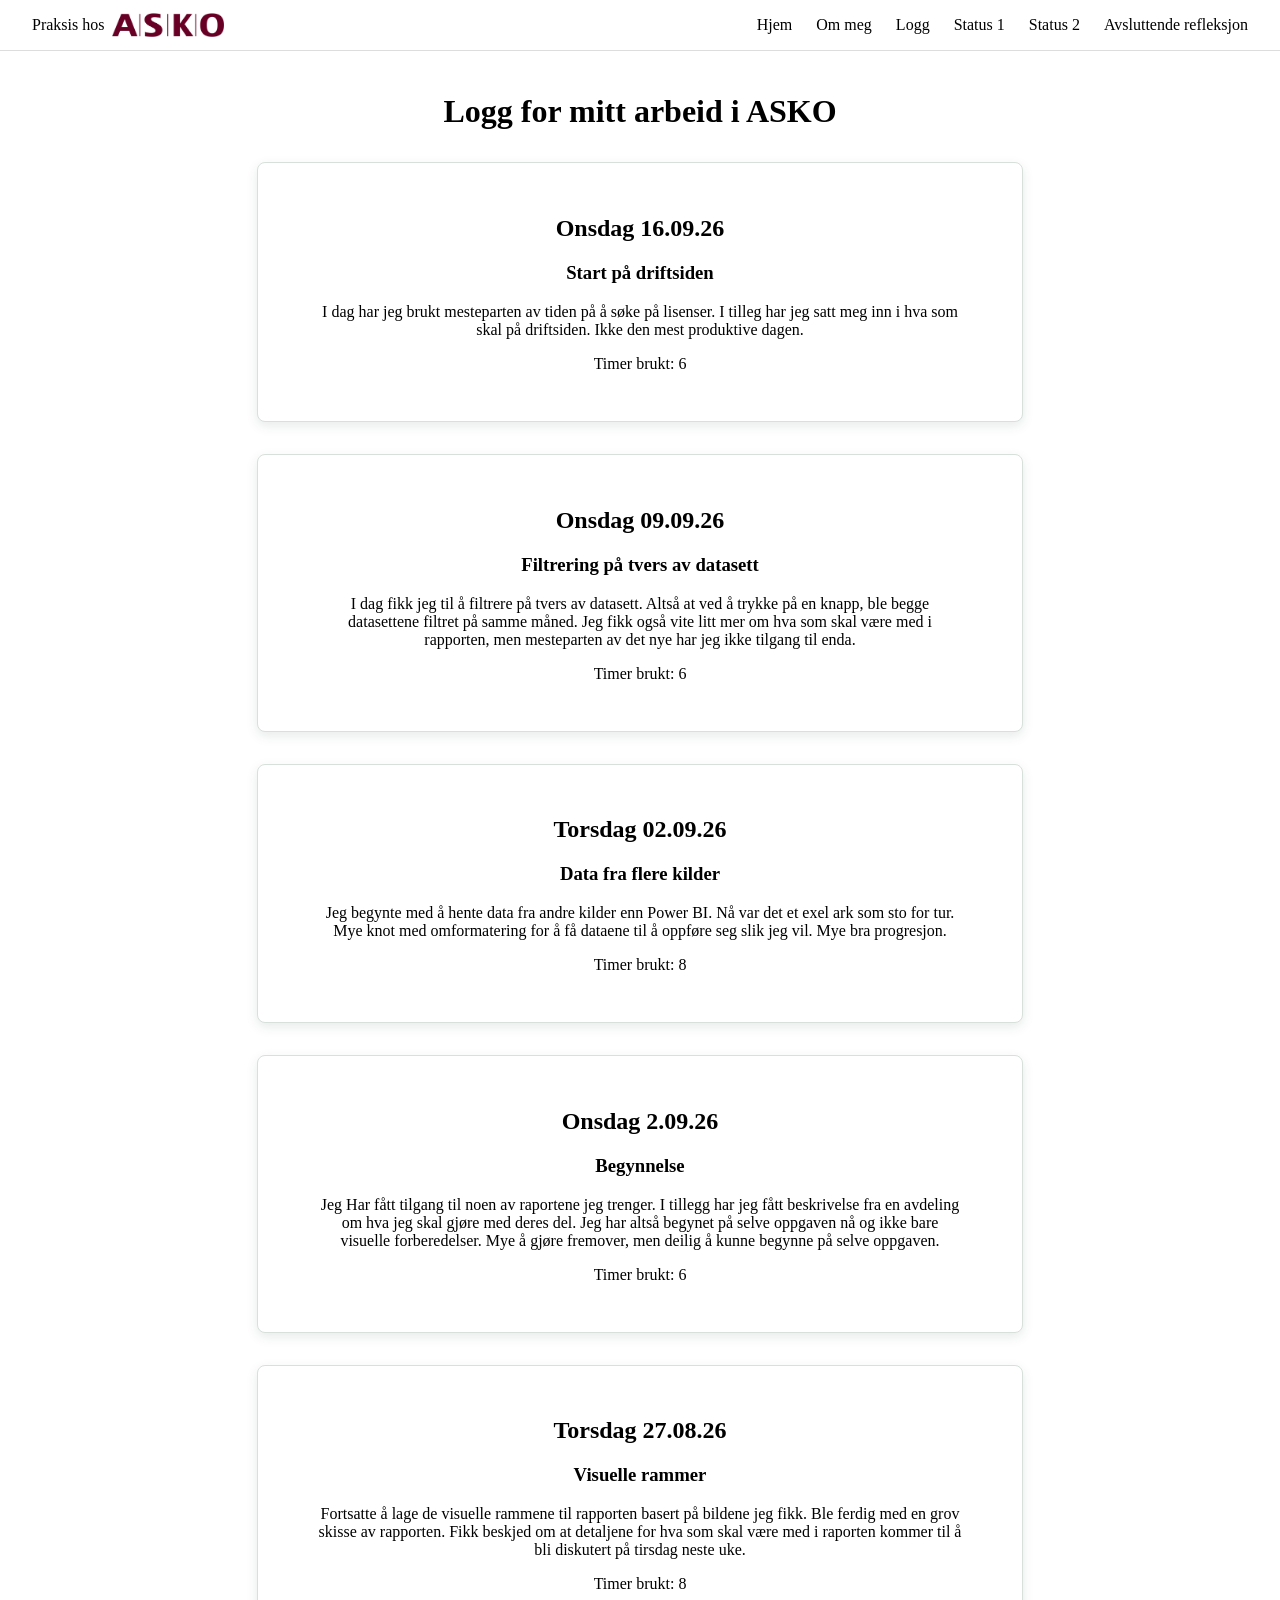
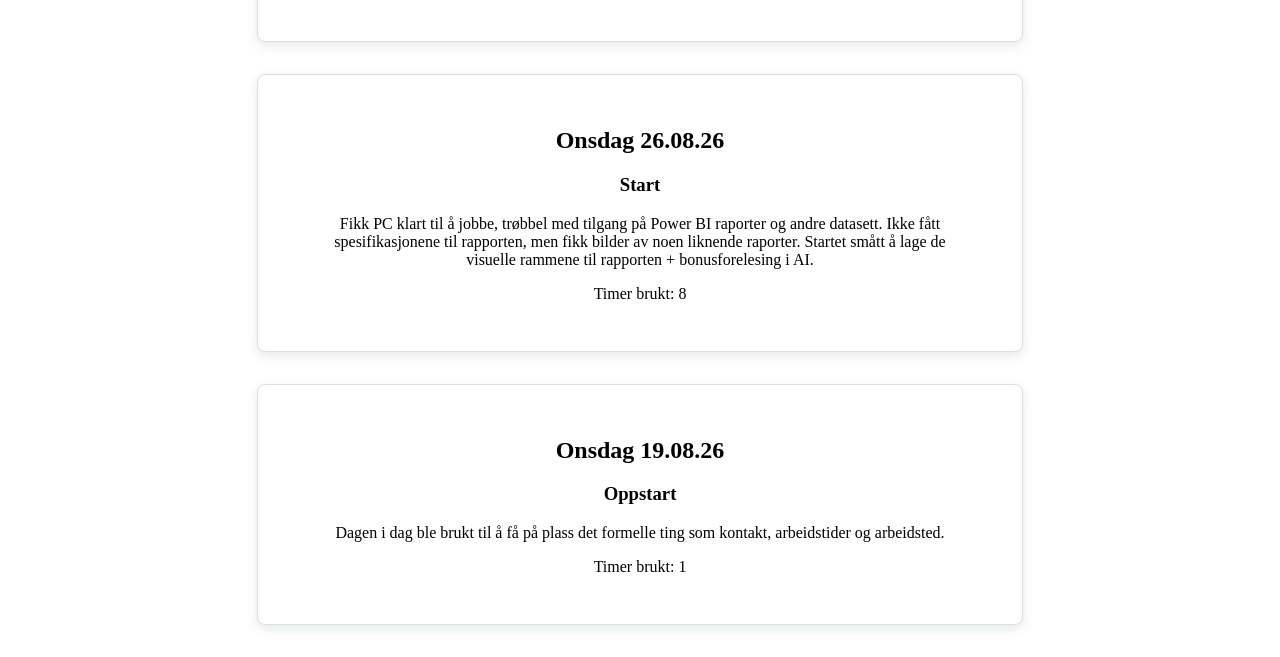
==== logg.html @ 8c328761 "Logg 16.09" ====
﻿<!doctype html>
<html lang="no">
  <head>
    <meta charset="UTF-8" />
    <meta name="viewport" content="width=device-width, initial-scale=1.0" />
    <title>Logg | Nettside Praksis 2</title>
    <link rel="stylesheet" href="./css/felles/navbar.css" />
    <link rel="stylesheet" href="./css/enkelt-side/Logg.css" />
  </head>
  <body>
    <div data-navbar></div>
    <main class="logg-page">
      <header class="logg-intro">
        <h1>Logg for mitt arbeid i ASKO</h1>
      </header>

      <section class="logg-entries" aria-label="Logginnlegg">
        <!--Kopier denne delen-->
        <!-- 
        <article class="logg-entry">
          <div class="logg-content">
            <h2>Dag + Dato</h2>
            <h3>Oppsumering</h3>
            <p>
             Tekst om hva som ble gjort den dagen.  
            </p>
            <p>Timer brukt: </p>
          </div>
        </article> 
        -->
        <article class="logg-entry">
          <div class="logg-content">
            <h2>Onsdag 16.09.26</h2>
            <h3>Start på driftsiden</h3>
            <p>
             I dag har jeg brukt mesteparten av tiden på å søke på lisenser. 
             I tilleg har jeg satt meg inn i hva som skal på driftsiden. 
             Ikke den mest produktive dagen. 
            </p>
            <p>Timer brukt: 6</p>
          </div>
        </article>

        <article class="logg-entry">
          <div class="logg-content">
            <h2>Onsdag 09.09.26</h2>
            <h3>Filtrering på tvers av datasett</h3>
            <p>
             I dag fikk jeg til å filtrere på tvers av datasett.
             Altså at ved å trykke på en knapp, ble begge datasettene filtret på samme måned.
             Jeg fikk også vite litt mer om hva som skal være med i rapporten, men mesteparten av det nye har jeg ikke tilgang til enda.  
            </p>
            <p>Timer brukt: 6</p>
          </div>
        </article>


         <article class="logg-entry">
          <div class="logg-content">
            <h2>Torsdag 02.09.26</h2>
            <h3>Data fra flere kilder</h3>
            <p>
             Jeg begynte med å hente data fra andre kilder enn Power BI. 
             Nå var det et exel ark som sto for tur. 
             Mye knot med omformatering for å få dataene til å oppføre seg slik jeg vil. 
             Mye bra progresjon.
            </p>
            <p>Timer brukt: 8</p>
          </div>
        </article> 

        <article class="logg-entry">
          <div class="logg-content">
            <h2>Onsdag 2.09.26</h2>
            <h3>Begynnelse</h3>
            <p>
             Jeg Har fått tilgang til noen av raportene jeg trenger. 
             I tillegg har jeg fått beskrivelse fra en avdeling om hva jeg skal gjøre med deres del. 
             Jeg har altså begynet på selve oppgaven nå og ikke bare visuelle forberedelser. 
             Mye å gjøre fremover, men deilig å kunne begynne på selve oppgaven.
            </p>
            <p>Timer brukt: 6</p>
          </div>
        </article> 

        <article class="logg-entry">
          <div class="logg-content">
            <h2>Torsdag 27.08.26</h2>
            <h3>Visuelle rammer</h3>
            <p>
             Fortsatte å lage de visuelle rammene til rapporten basert på bildene jeg fikk. 
             Ble ferdig med en grov skisse av rapporten. 
             Fikk beskjed om at detaljene for hva som skal være med i raporten kommer til å bli diskutert på tirsdag neste uke.
            </p>
            <p>Timer brukt: 8</p>
          </div>
        </article>
        
        <article class="logg-entry">
          <div class="logg-content">
            <h2>Onsdag 26.08.26</h2>
            <h3>Start</h3>
            <p>
             Fikk PC klart til å jobbe, trøbbel med tilgang på Power BI raporter og andre datasett. 
             Ikke fått spesifikasjonene til rapporten, men fikk bilder av noen liknende raporter. 
             Startet smått å lage de visuelle rammene til rapporten + bonusforelesing i AI.
            </p>
            <p>Timer brukt: 8</p>
          </div>
        </article>

        <article class="logg-entry">
          <div class="logg-content">
            <h2>Onsdag 19.08.26</h2>
            <h3>Oppstart</h3>
            <p>
              Dagen i dag ble brukt til å få på plass det formelle ting som kontakt, arbeidstider og arbeidsted.
            </p>
            <p>Timer brukt: 1</p>
          </div>
        </article>
    
        </section>
    </main>
    <script src="./js/navbar.js"></script>
  </body>
</html>
---- css/felles/navbar.css ----
body {
  padding-top: 4rem;
}

nav {
  position: fixed;
  top: 0;
  right: 0;
  left: 0;
  z-index: 10;
  display: flex;
  align-items: center;
  justify-content: space-between;
  padding: 0 2rem;
  background-color: #fff;
  border-bottom: 1px solid #ddd;
}

nav p {
  margin: 0;
  display: flex;
  align-items: center;
  gap: 0.5rem;
}

nav img {
  height: 1.5rem;
  width: auto;
  margin-left: 0;
  vertical-align: middle;
}

nav ul {
  display: flex;
  justify-content: flex-end;
  gap: 1.5rem;
  list-style: none;
  margin: 0;
  padding: 1rem 0 1rem 1rem;
}

nav a,
nav a:visited {
  color: #000;
  text-decoration: none;
}

@media (max-width: 800px) {
  body {
    padding-top: 10rem;
  }

  nav {
    align-items: flex-start;
    flex-direction: column;
    padding: 1rem;
  }

  nav ul {
    flex-wrap: wrap;
    gap: 0.75rem 1rem;
    padding: 0.75rem 0 0;
  }
}
---- css/enkelt-side/Logg.css ----
.logg-page {
	text-align: center;
}

.logg-content {
	max-width: 650px;
	margin: 0 auto;
}

.logg-entry {
	max-width: 700px;
	margin: 2rem auto;
	padding: 2rem;
	background-color: #ffffff;
	border: 1px solid #d7e0da;
	border-radius: 8px;
	box-shadow: 0 4px 12px rgb(23 63 53 / 10%);
}
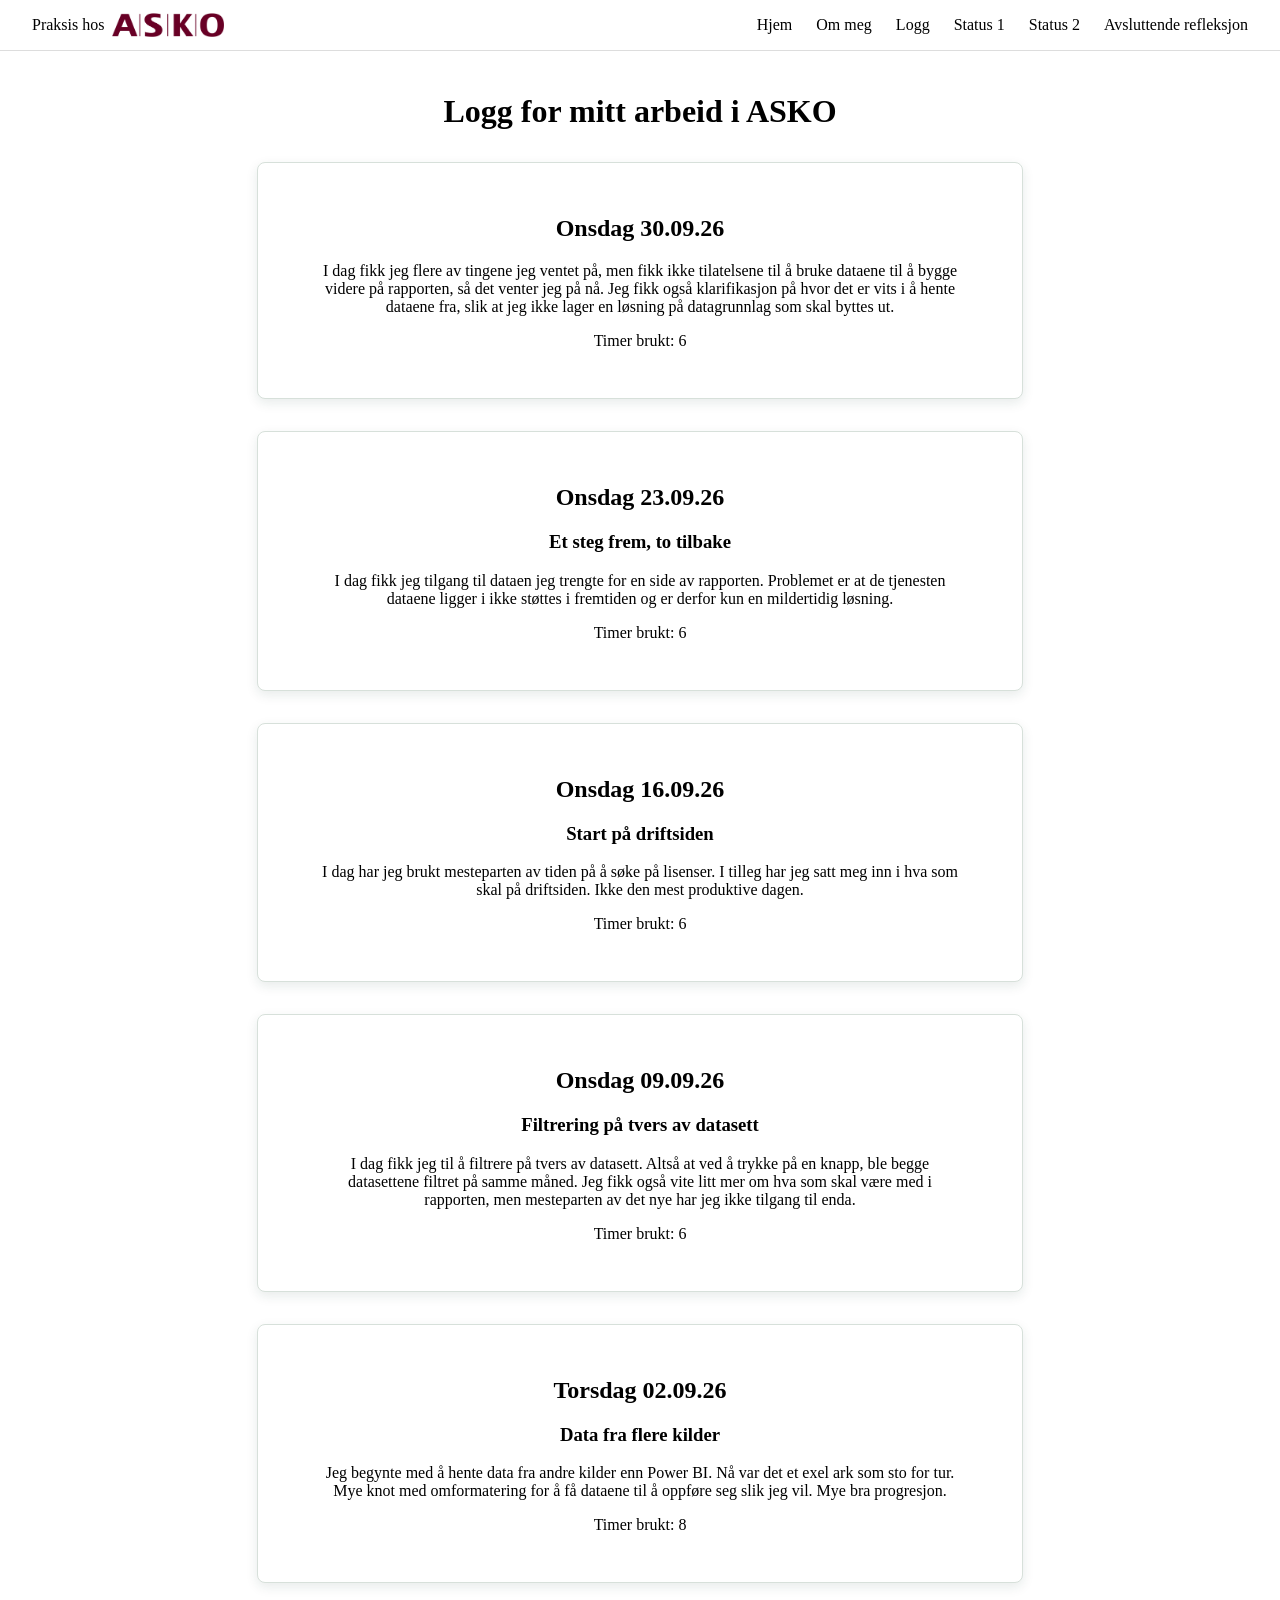
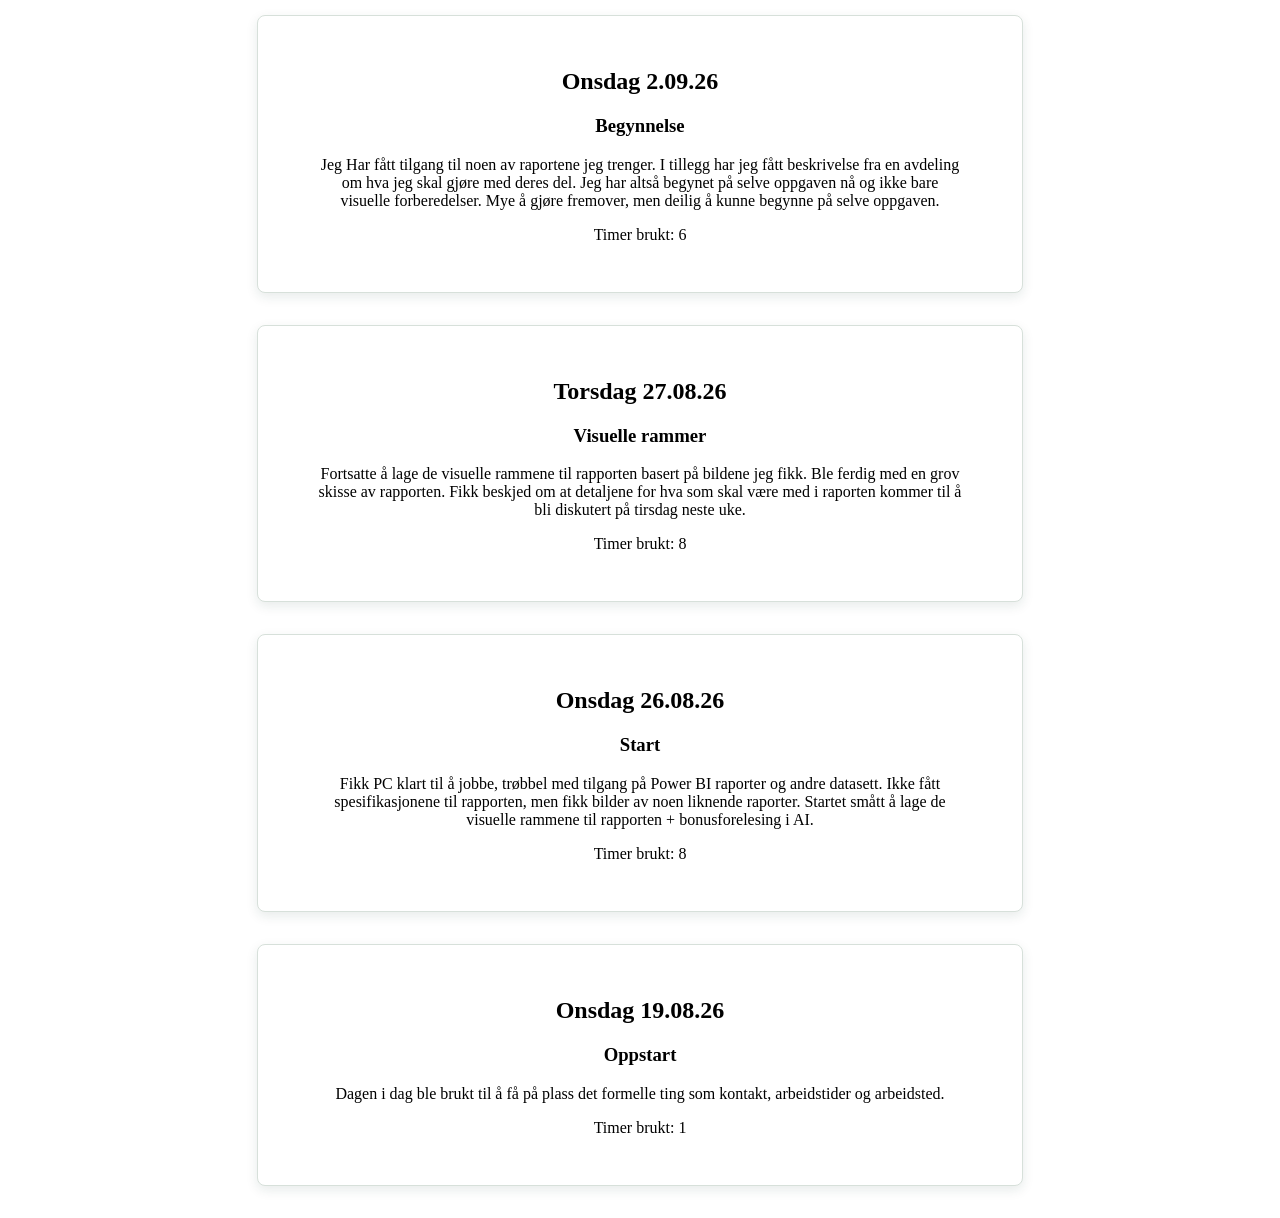
==== commit ef38e201: "Logg 2 siste uker" ====
--- a/logg.html
+++ b/logg.html
@@ -28,6 +28,32 @@
           </div>
         </article> 
         -->
+        
+        <article class="logg-entry">
+          <div class="logg-content">
+            <h2>Onsdag 30.09.26</h2>
+            <h3></h3>
+            <p>
+             I dag fikk jeg flere av tingene jeg ventet på, men fikk ikke tilatelsene til å bruke dataene til å bygge videre på rapporten, så det venter jeg på nå.
+             Jeg fikk også klarifikasjon på hvor det er vits i å hente dataene fra, slik at jeg ikke lager en løsning på datagrunnlag som skal byttes ut. 
+            </p>
+            <p>Timer brukt: 6</p>
+          </div>
+        </article> 
+
+        <article class="logg-entry">
+          <div class="logg-content">
+            <h2>Onsdag 23.09.26</h2>
+            <h3>Et steg frem, to tilbake</h3>
+            <p>
+             I dag fikk jeg tilgang til dataen jeg trengte for en side av rapporten.
+             Problemet er at de tjenesten dataene ligger i ikke støttes i fremtiden og er derfor kun en mildertidig løsning.  
+            </p>
+            <p>Timer brukt: 6</p>
+          </div>
+        </article> 
+       
+
         <article class="logg-entry">
           <div class="logg-content">
             <h2>Onsdag 16.09.26</h2>
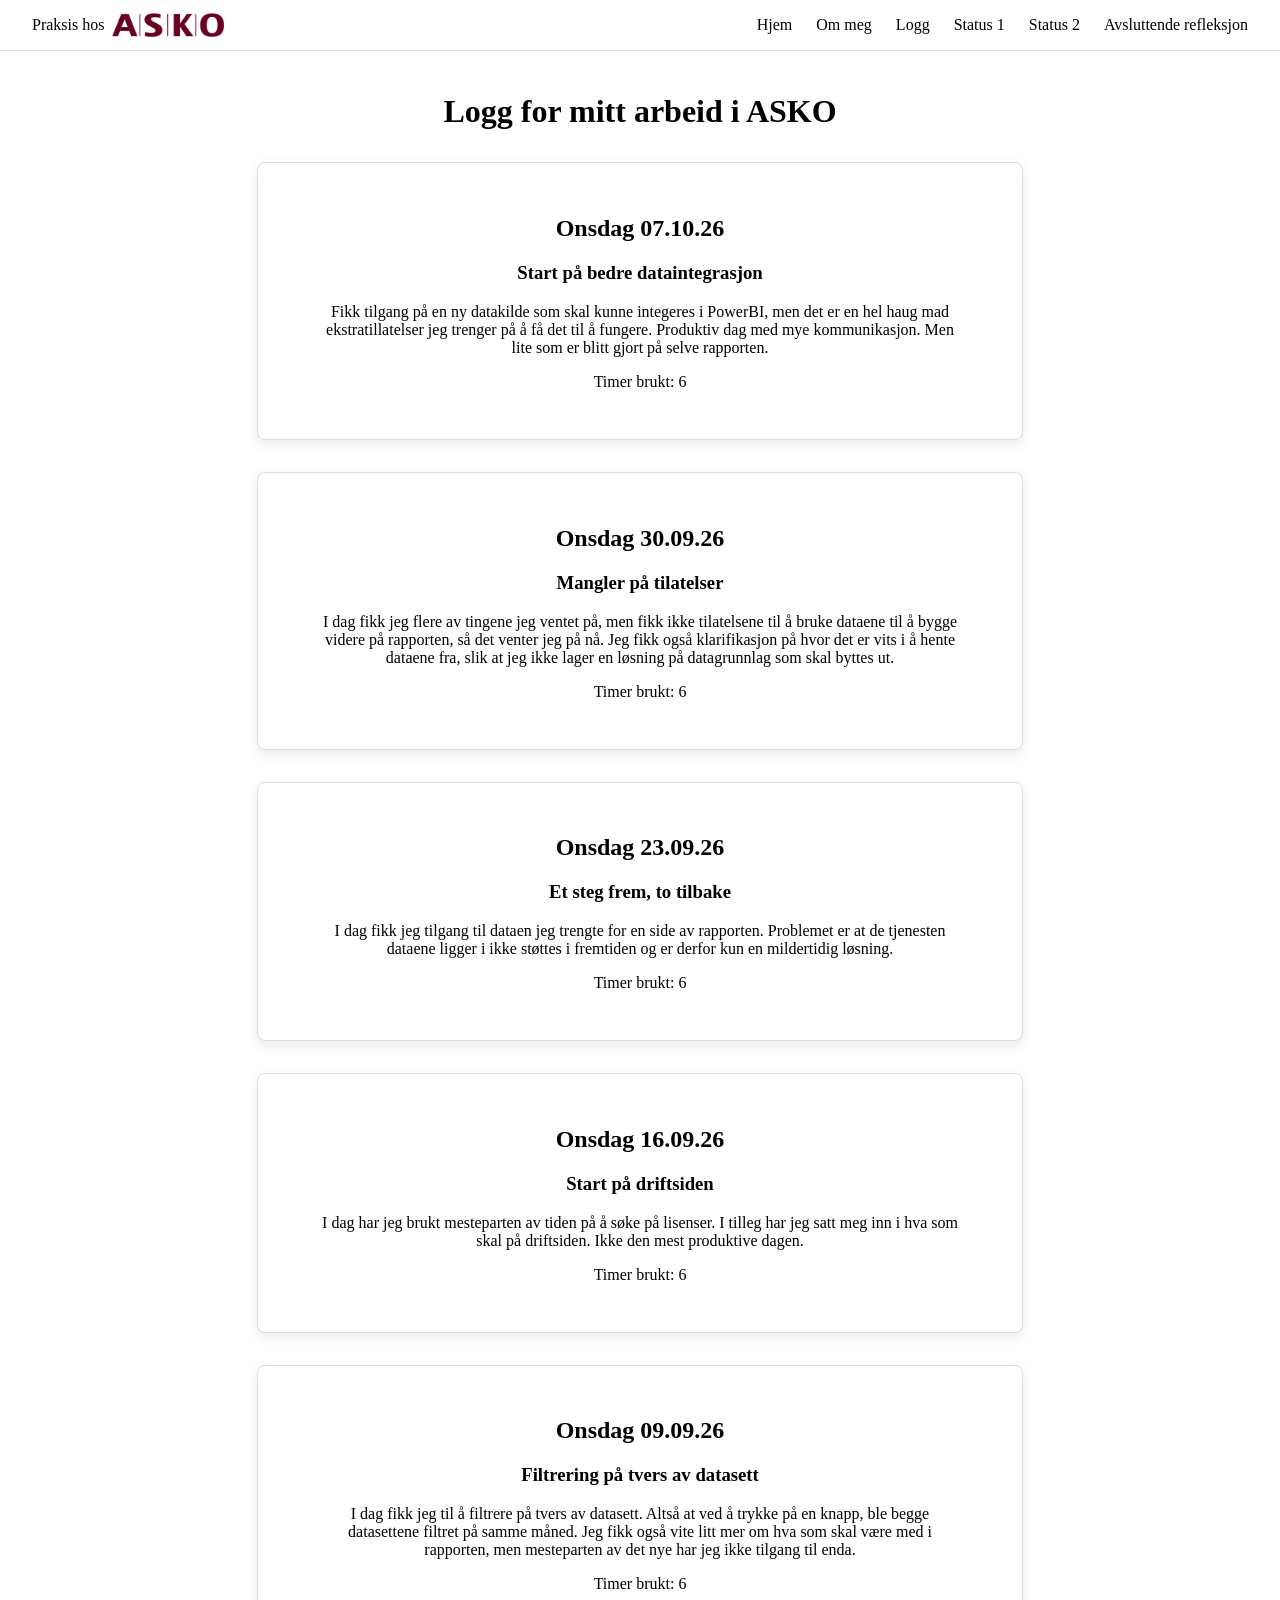
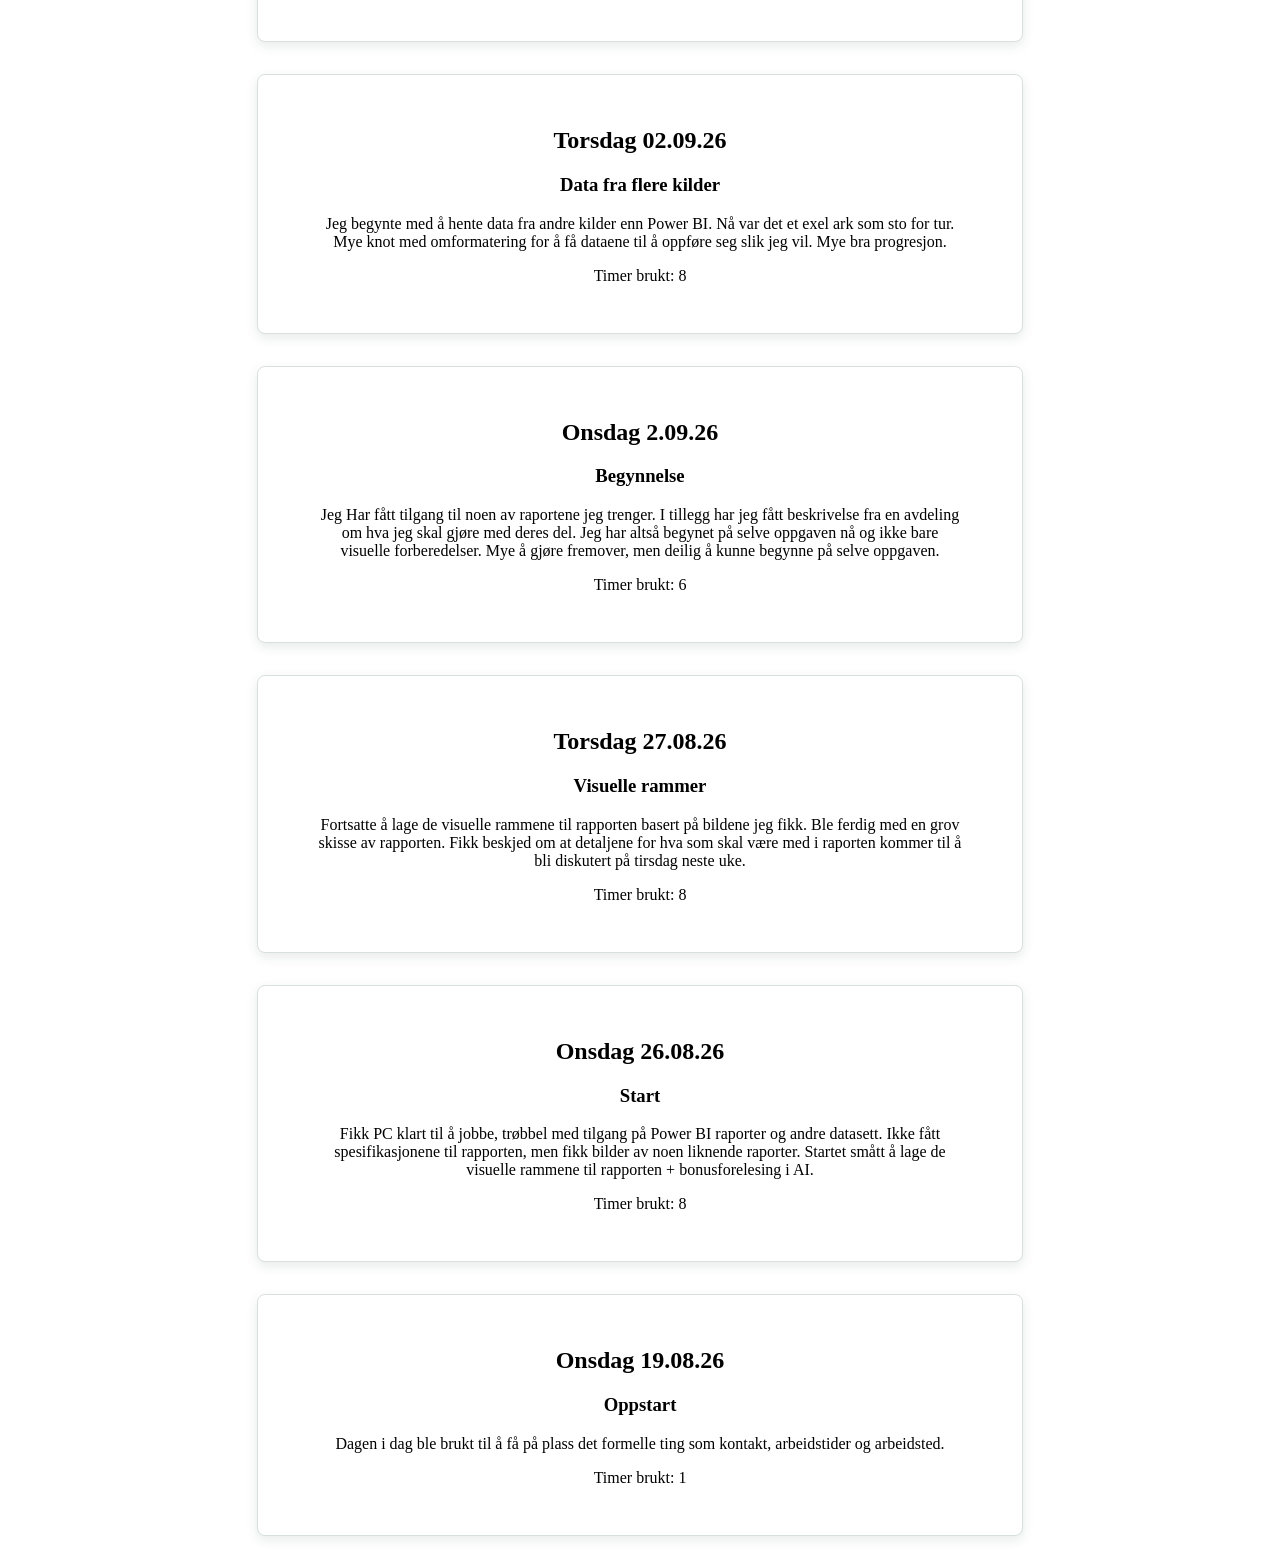
==== commit 85d5464f: "Logg 06.10" ====
--- a/logg.html
+++ b/logg.html
@@ -29,10 +29,25 @@
         </article> 
         -->
         
+
+        <article class="logg-entry">
+          <div class="logg-content">
+            <h2>Onsdag 07.10.26</h2>
+            <h3>Start på bedre dataintegrasjon</h3>
+            <p>
+             Fikk tilgang på en ny datakilde som skal kunne integeres i PowerBI, men det er en hel haug mad ekstratillatelser jeg trenger på å få det til å fungere.
+             Produktiv dag med mye kommunikasjon.
+             Men lite som er blitt gjort på selve rapporten.
+            </p>
+            <p>Timer brukt: 6</p>
+          </div>
+        </article> 
+       
+
         <article class="logg-entry">
           <div class="logg-content">
             <h2>Onsdag 30.09.26</h2>
-            <h3></h3>
+            <h3>Mangler på tilatelser</h3>
             <p>
              I dag fikk jeg flere av tingene jeg ventet på, men fikk ikke tilatelsene til å bruke dataene til å bygge videre på rapporten, så det venter jeg på nå.
              Jeg fikk også klarifikasjon på hvor det er vits i å hente dataene fra, slik at jeg ikke lager en løsning på datagrunnlag som skal byttes ut. 
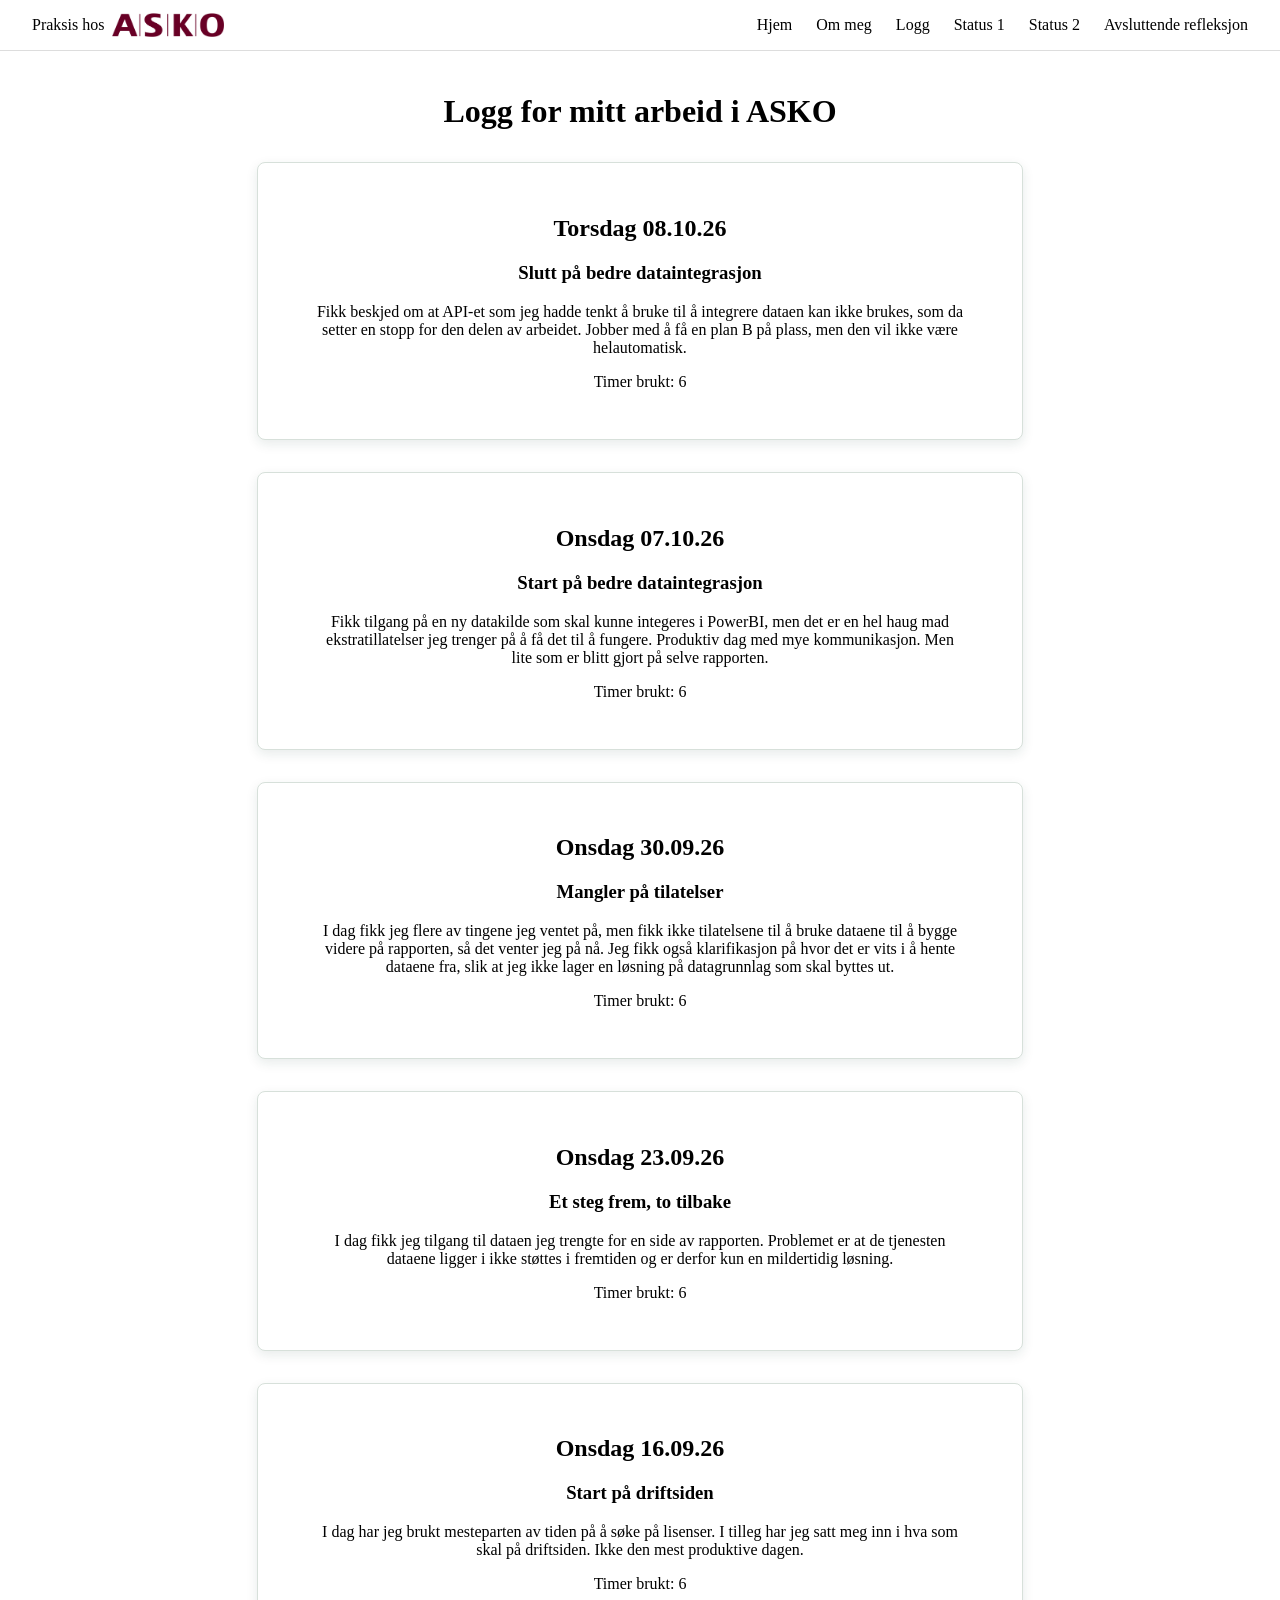
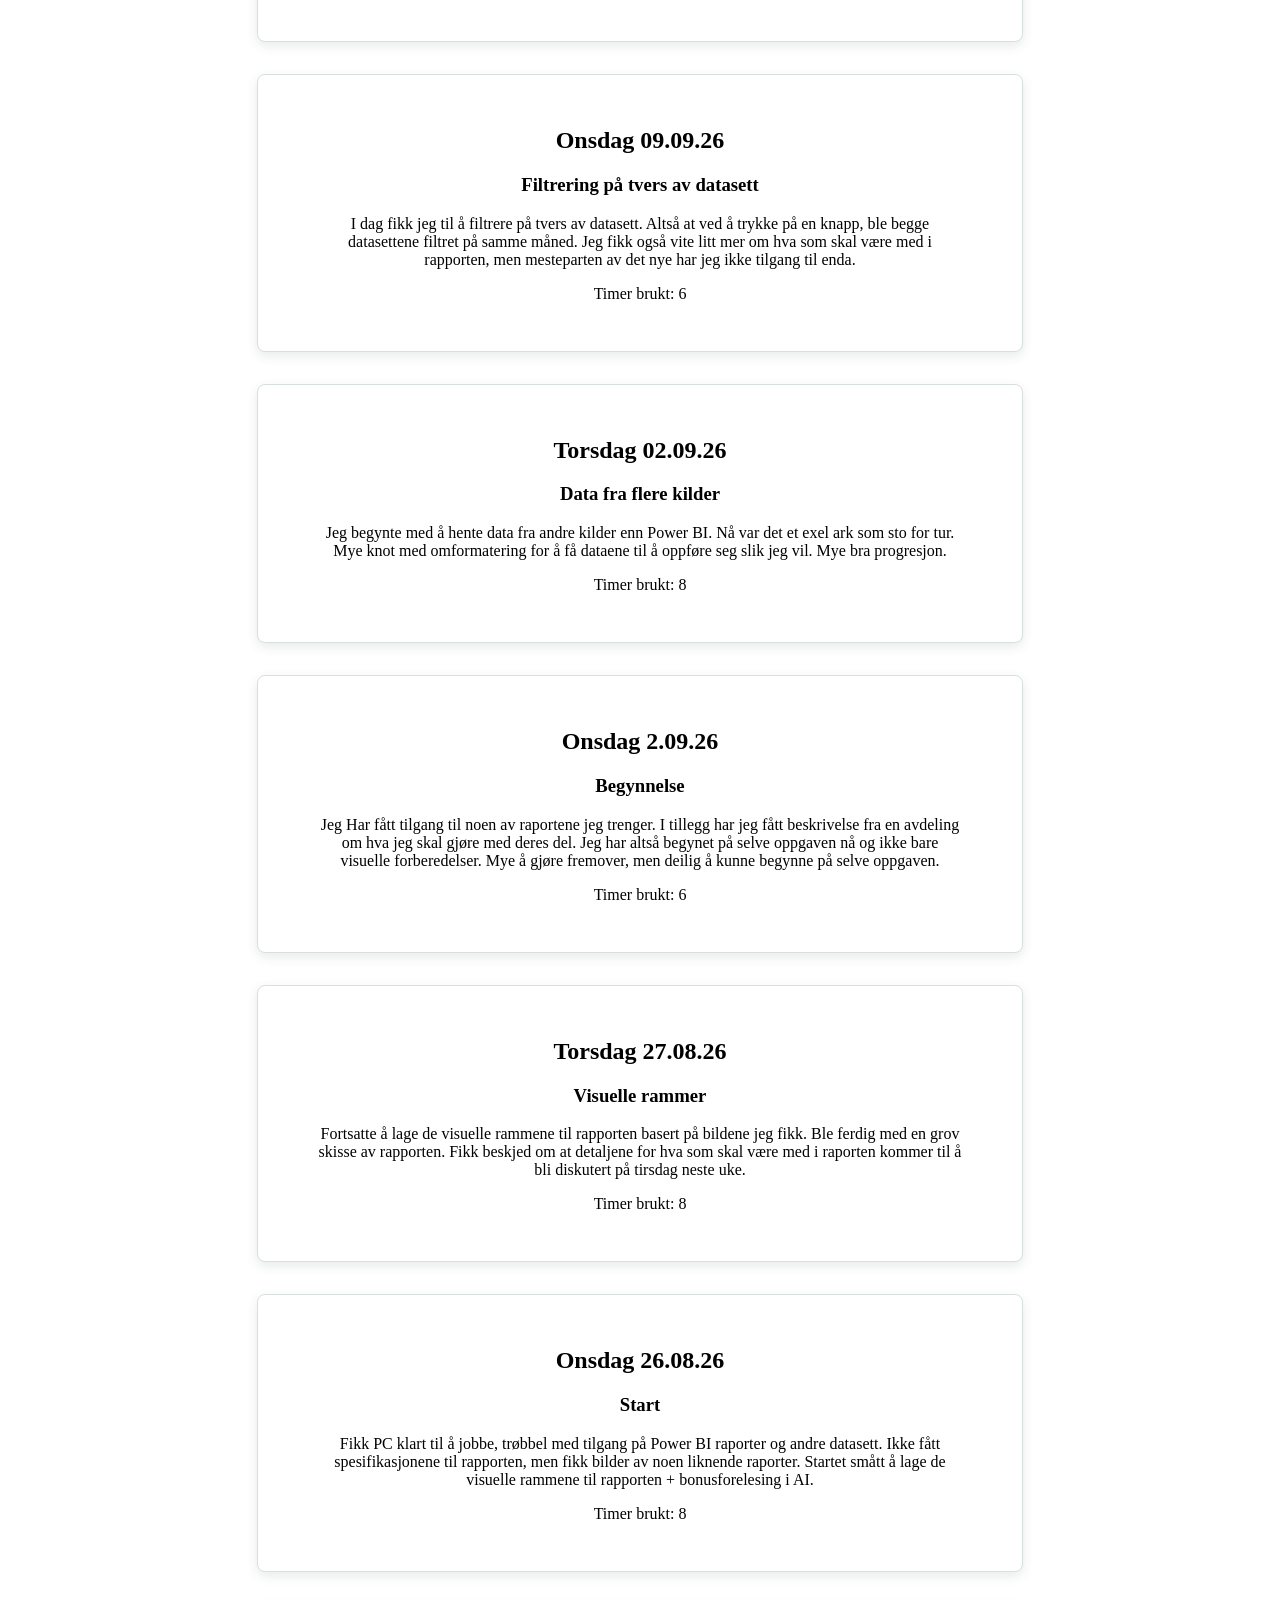
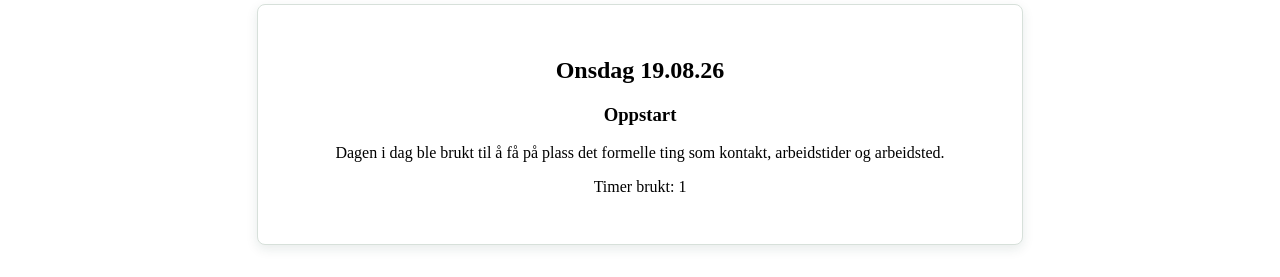
==== commit 6766ac01: "Logg 08.10" ====
--- a/logg.html
+++ b/logg.html
@@ -29,6 +29,18 @@
         </article> 
         -->
         
+        <article class="logg-entry">
+          <div class="logg-content">
+            <h2>Torsdag 08.10.26</h2>
+            <h3>Slutt på bedre dataintegrasjon</h3>
+            <p>
+              Fikk beskjed om at API-et som jeg hadde tenkt å bruke til å integrere dataen kan ikke brukes, som da setter en stopp for den delen av arbeidet.
+              Jobber med å få en plan B på plass, men den vil ikke være helautomatisk.
+            </p>
+            <p>Timer brukt: 6</p>
+          </div>
+        </article> 
+       
 
         <article class="logg-entry">
           <div class="logg-content">
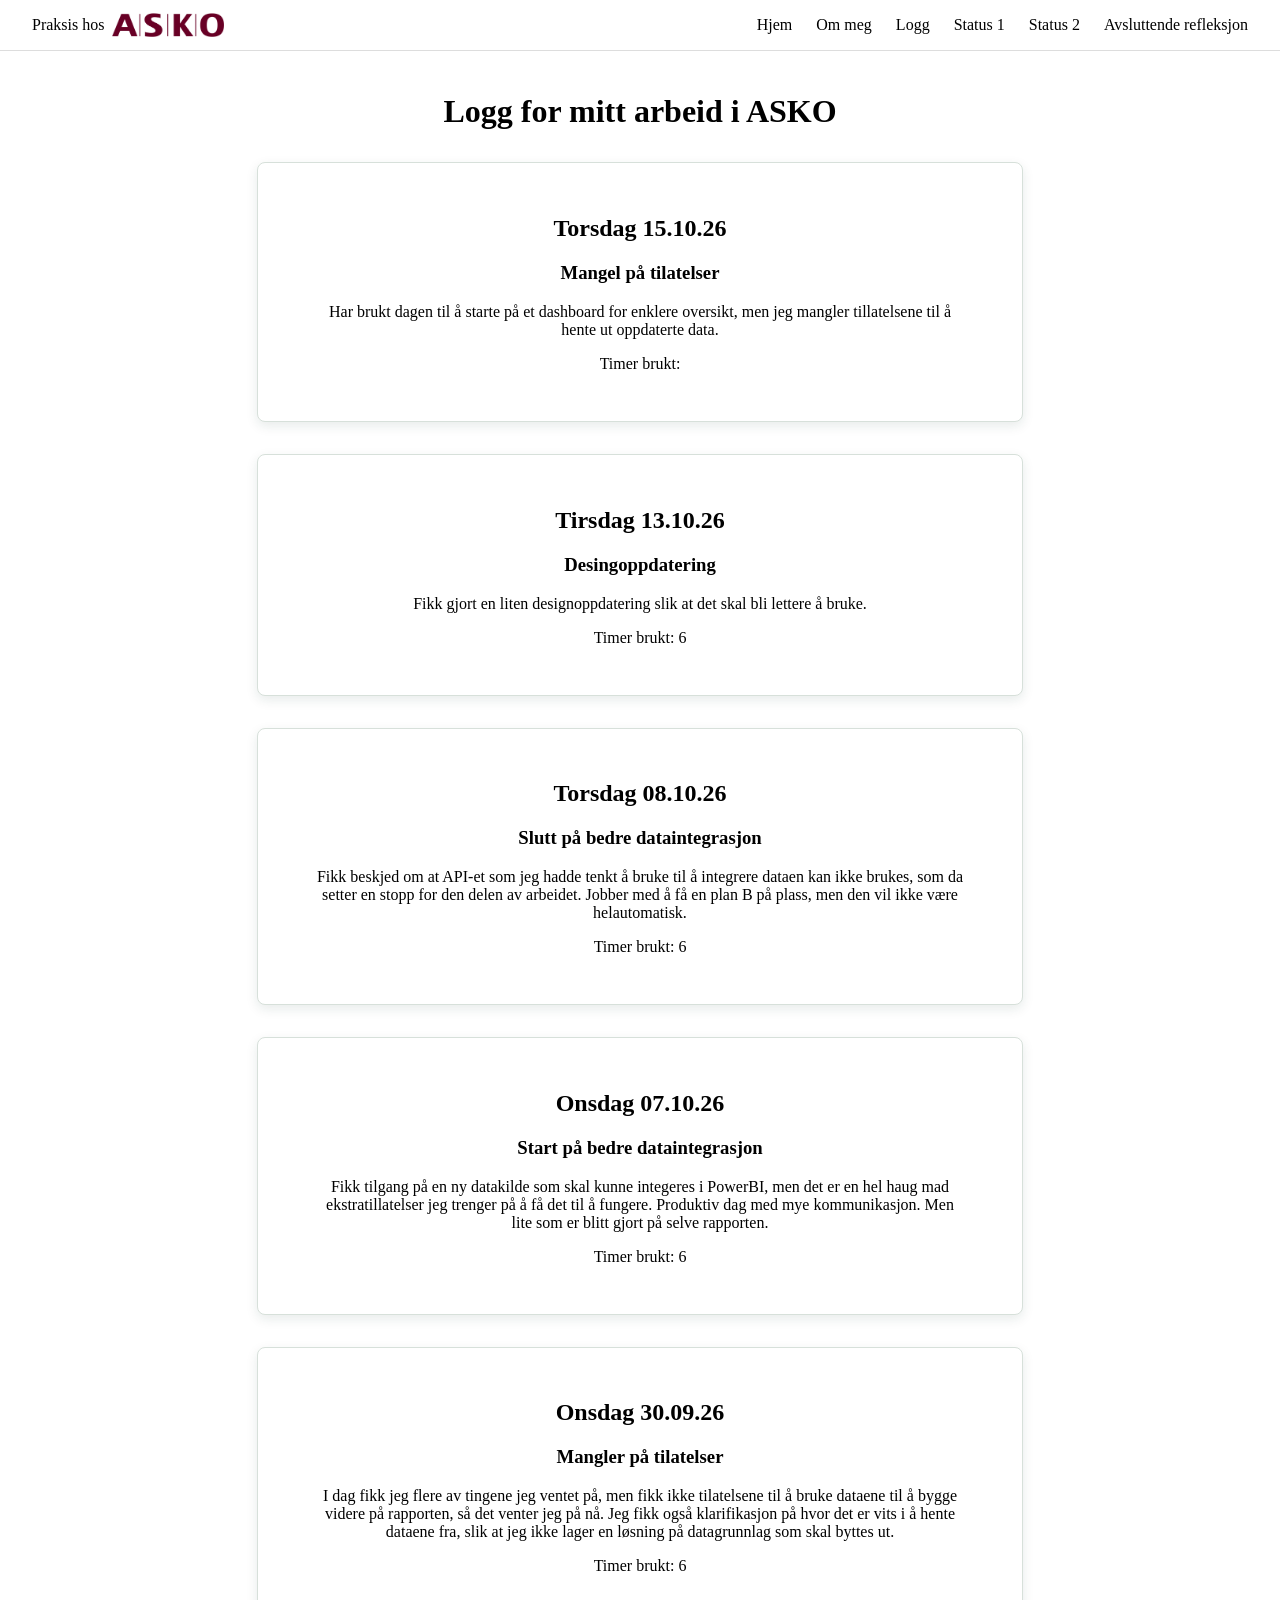
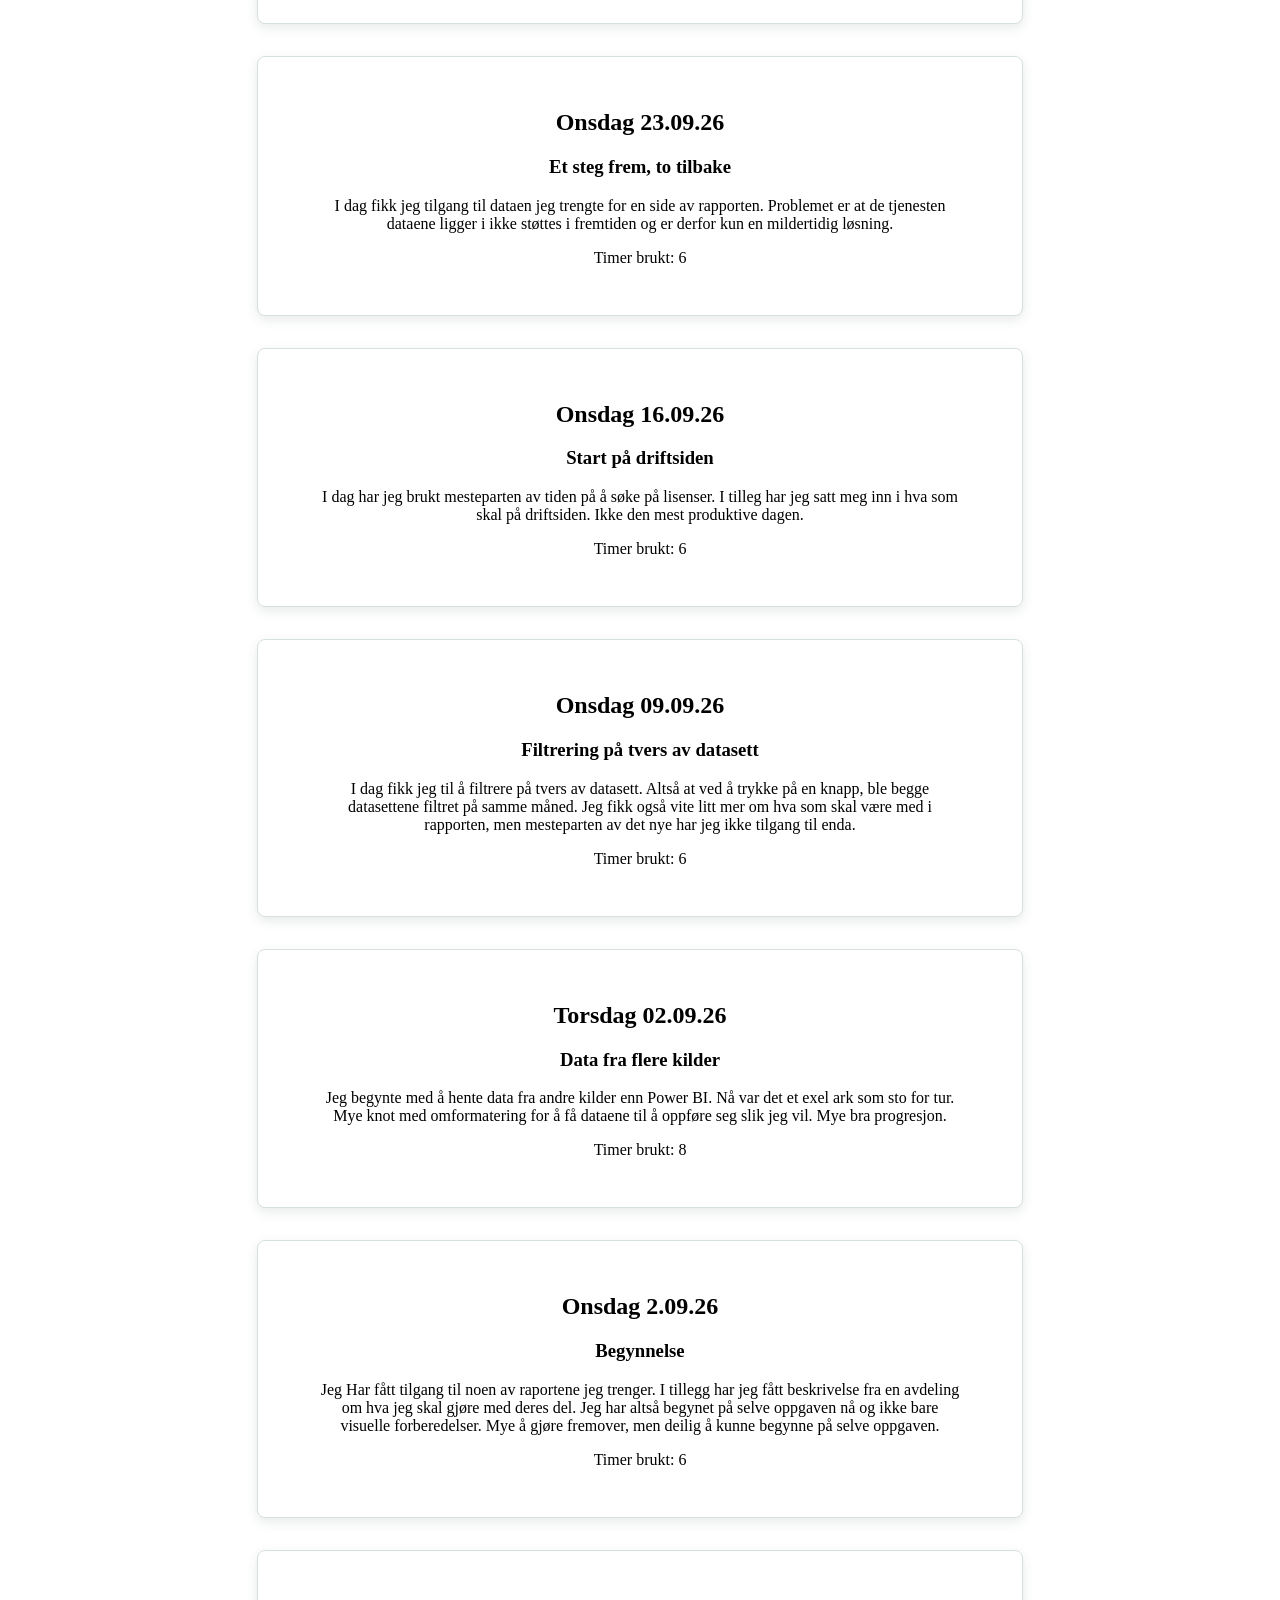
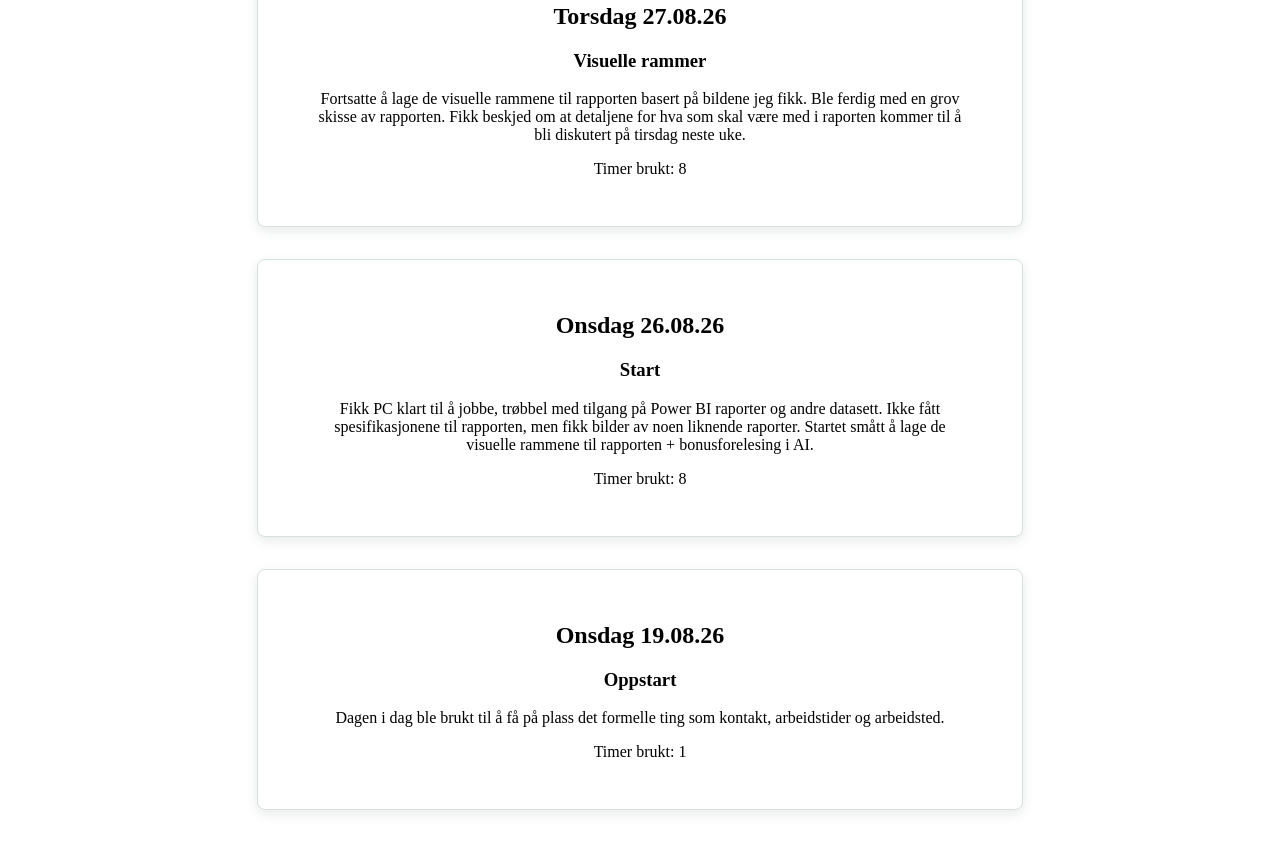
==== commit edb38ada: "Logg 15.10" ====
--- a/logg.html
+++ b/logg.html
@@ -29,6 +29,31 @@
         </article> 
         -->
         
+        
+        <article class="logg-entry">
+          <div class="logg-content">
+            <h2>Torsdag 15.10.26</h2>
+            <h3>Mangel på tilatelser</h3>
+            <p>
+             Har brukt dagen til å starte på et dashboard for enklere oversikt, men jeg mangler tillatelsene til å hente ut oppdaterte data.  
+            </p>
+            <p>Timer brukt: </p>
+          </div>
+        </article> 
+       
+        
+        <article class="logg-entry">
+          <div class="logg-content">
+            <h2>Tirsdag 13.10.26</h2>
+            <h3>Desingoppdatering</h3>
+            <p>
+             Fikk gjort en liten designoppdatering slik at det skal bli lettere å bruke. 
+            </p>
+            <p>Timer brukt: 6</p>
+          </div>
+        </article> 
+       
+        
         <article class="logg-entry">
           <div class="logg-content">
             <h2>Torsdag 08.10.26</h2>
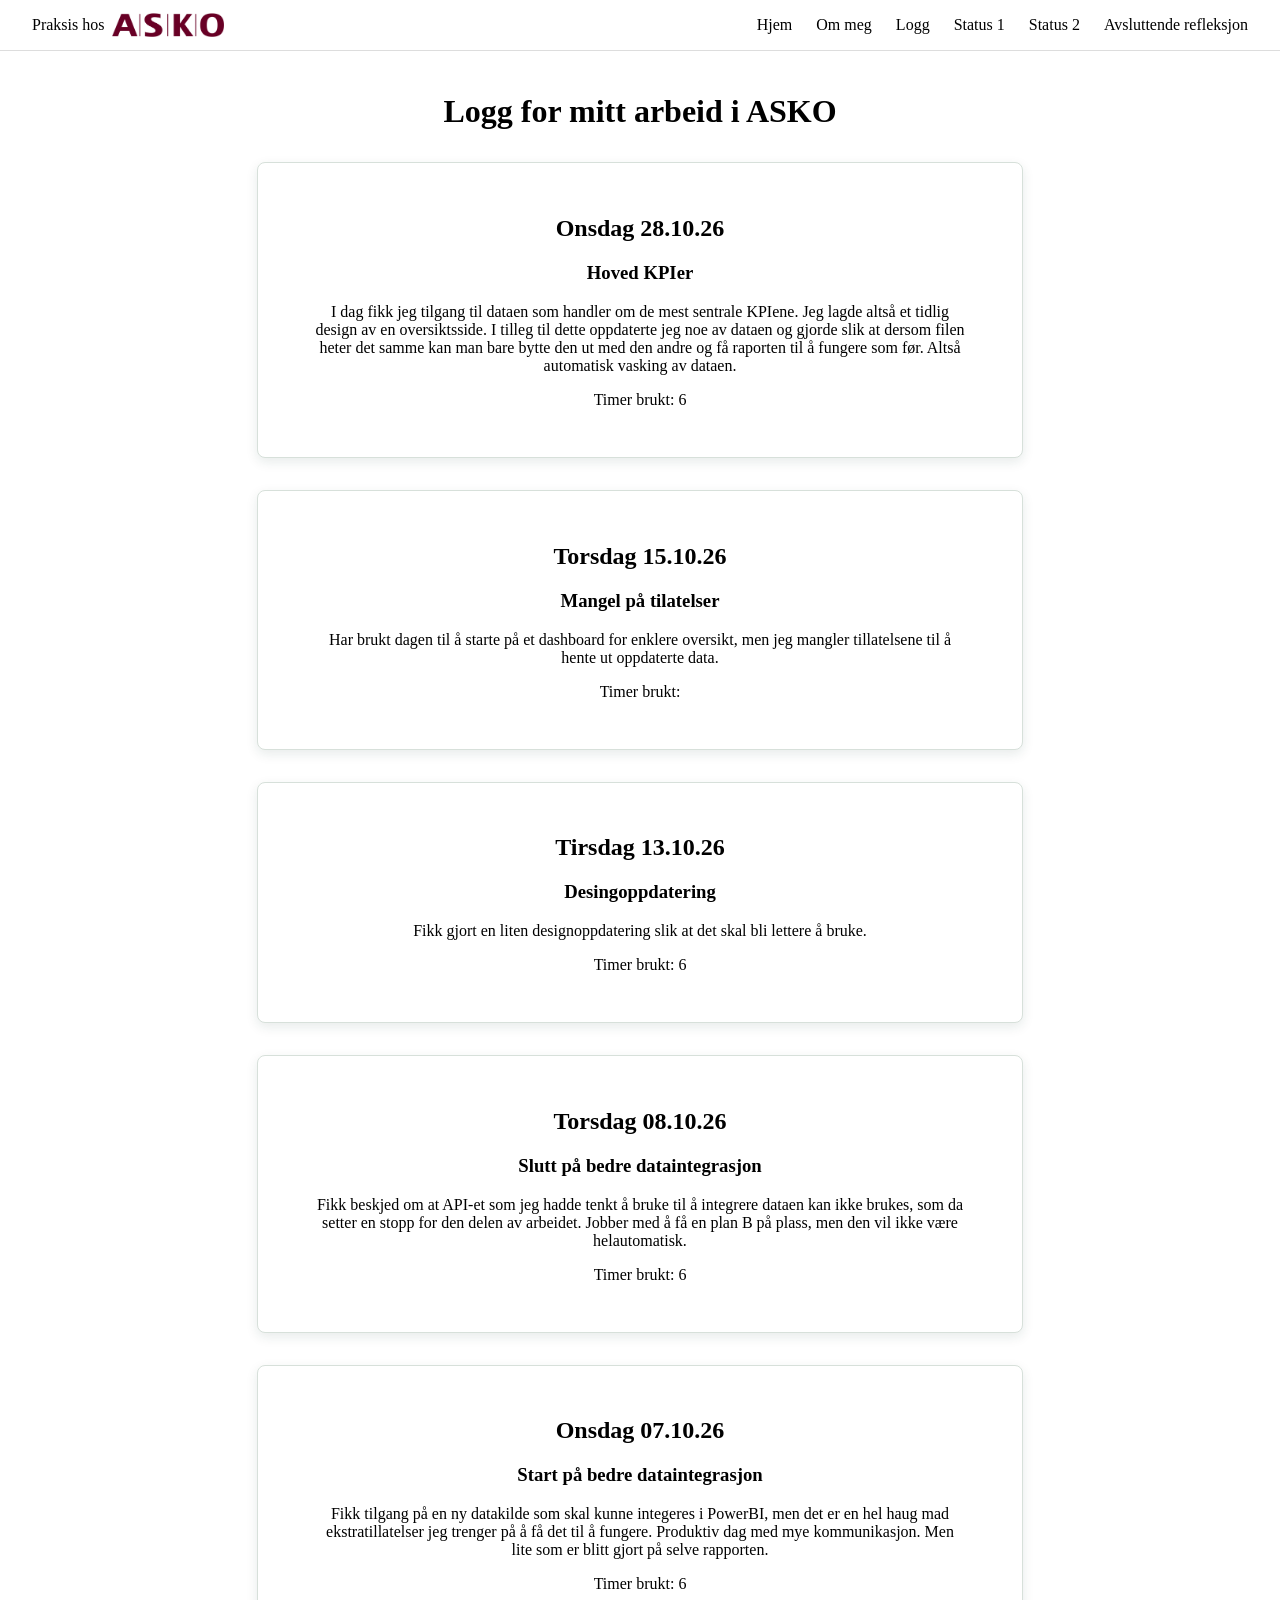
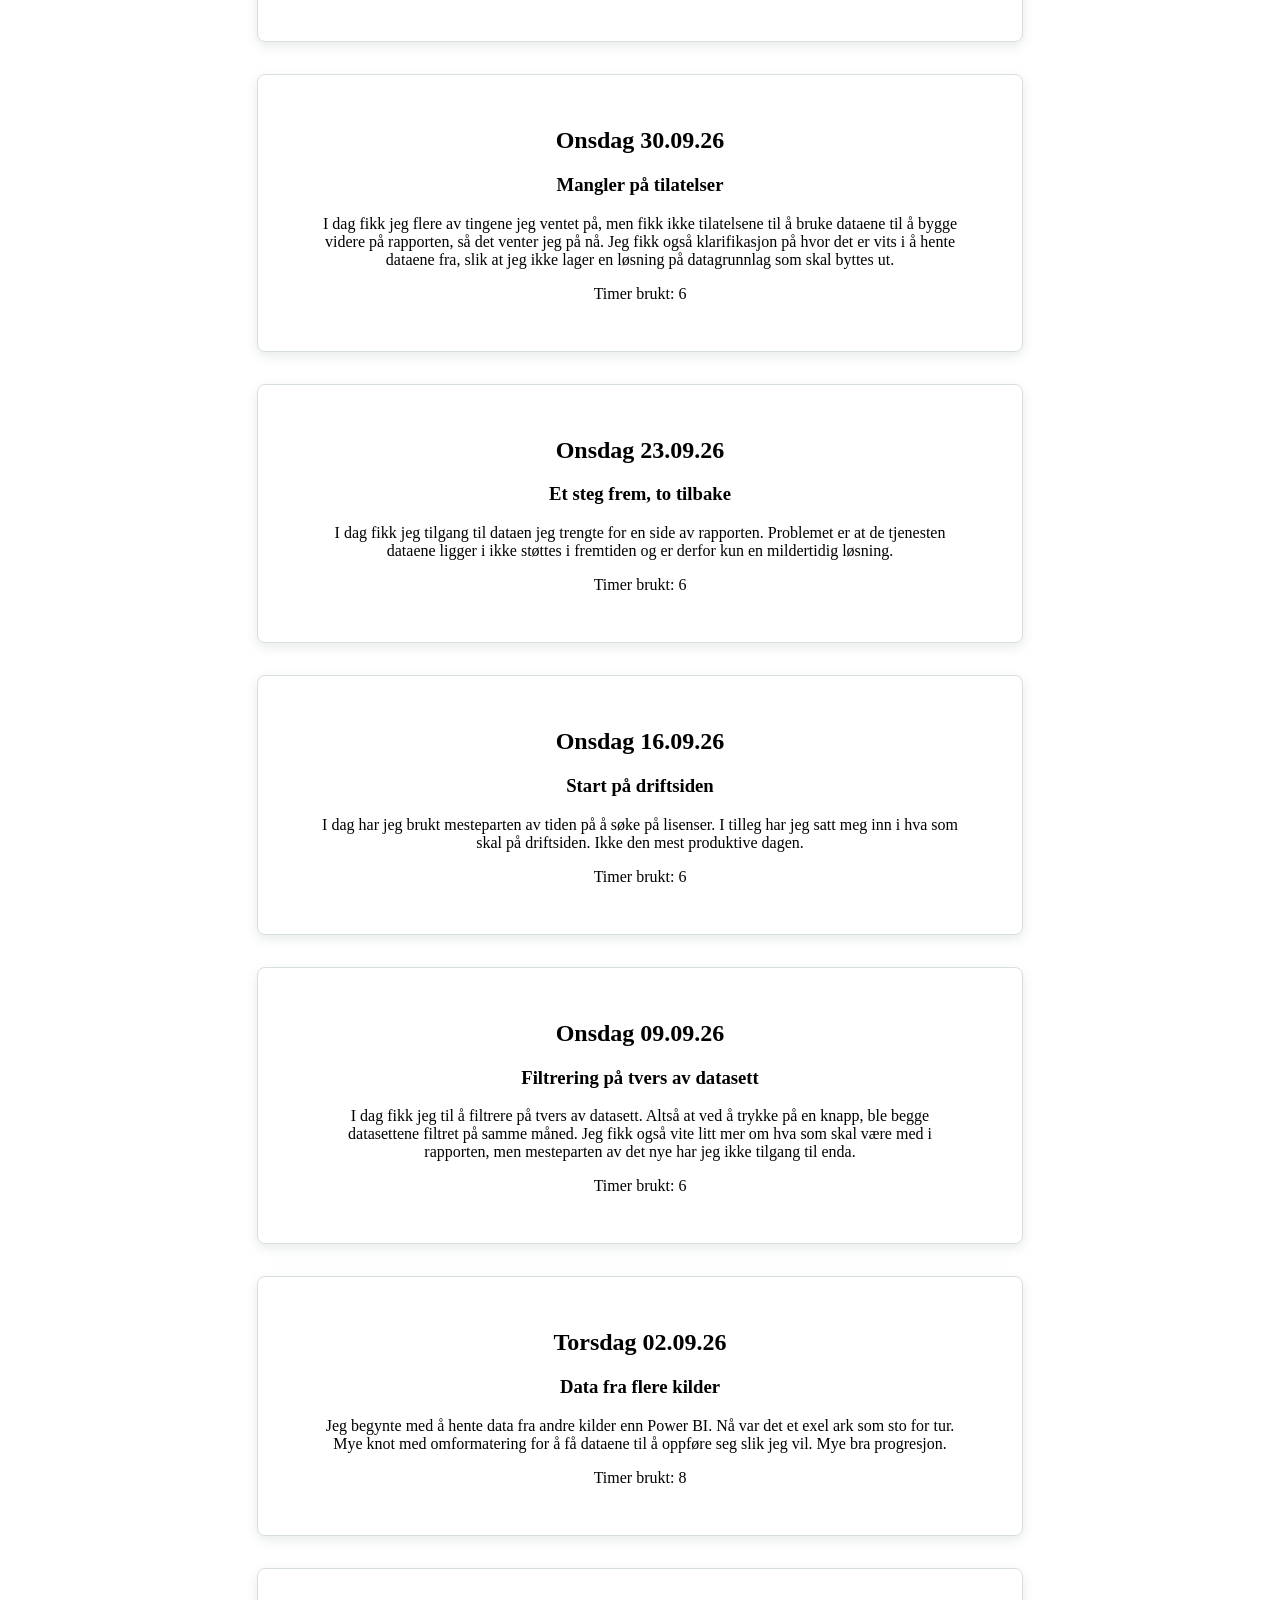
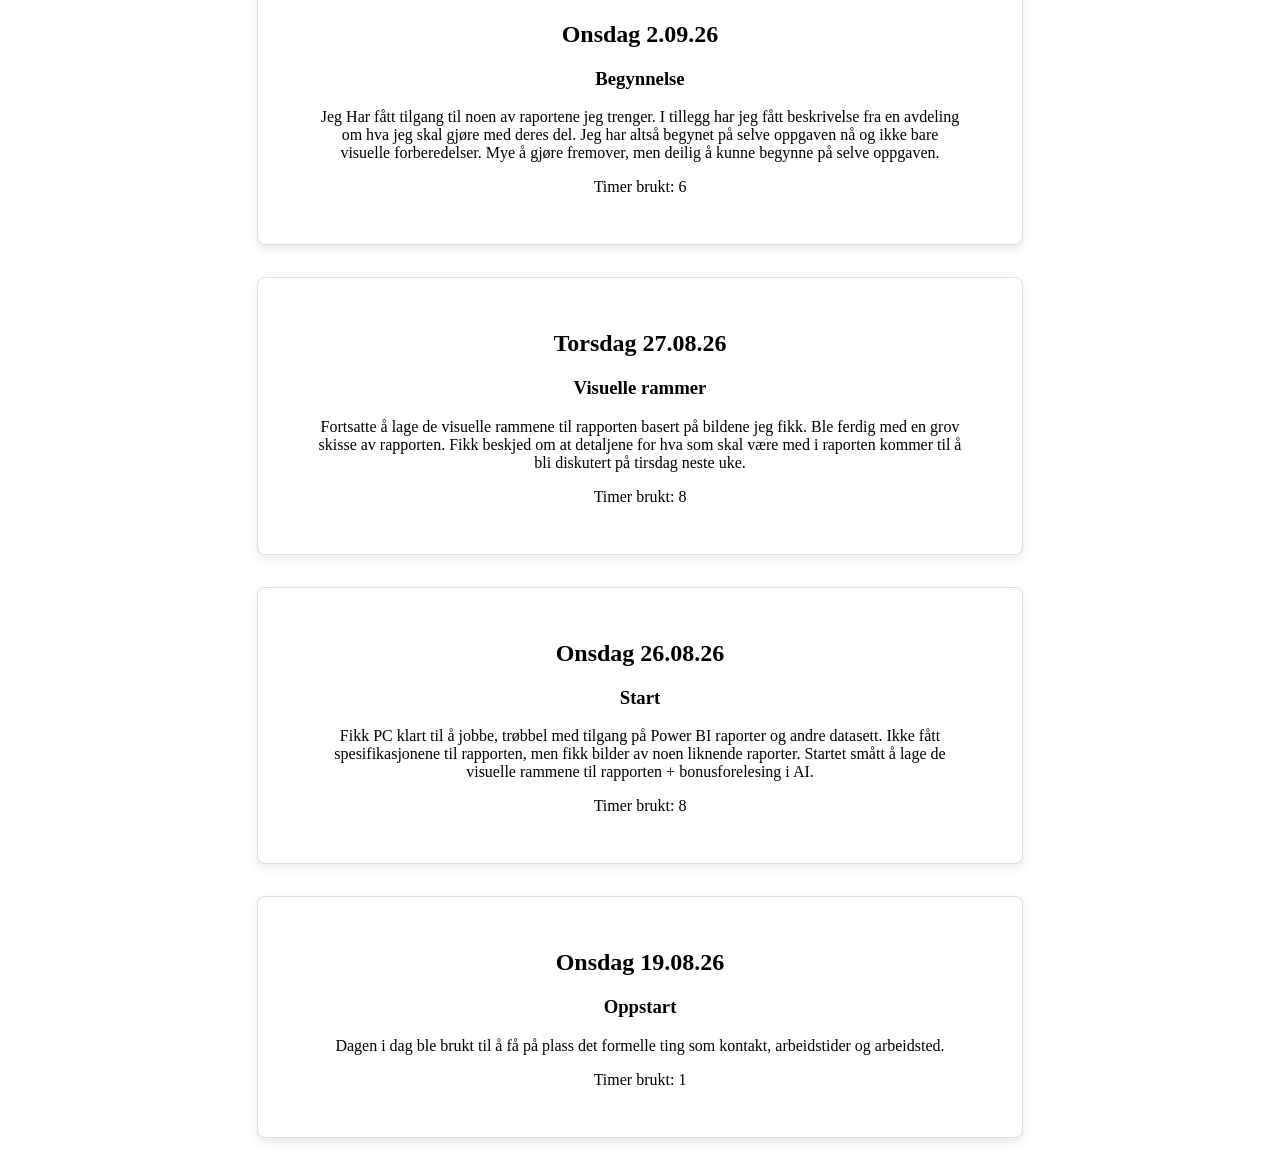
==== commit 6c11dc93: "Loog 28.10" ====
--- a/logg.html
+++ b/logg.html
@@ -29,6 +29,21 @@
         </article> 
         -->
         
+
+        <article class="logg-entry">
+          <div class="logg-content">
+            <h2>Onsdag 28.10.26</h2>
+            <h3>Hoved KPIer</h3>
+            <p>
+             I dag fikk jeg tilgang til dataen som handler om de mest sentrale KPIene.
+             Jeg lagde altså et tidlig design av en oversiktsside.
+             I tilleg til dette oppdaterte jeg noe av dataen og gjorde slik at dersom filen heter det samme kan man bare bytte den ut med den andre og få raporten til å fungere som før.
+             Altså automatisk vasking av dataen. 
+            </p>
+            <p>Timer brukt: 6</p>
+          </div>
+        </article> 
+       
         
         <article class="logg-entry">
           <div class="logg-content">
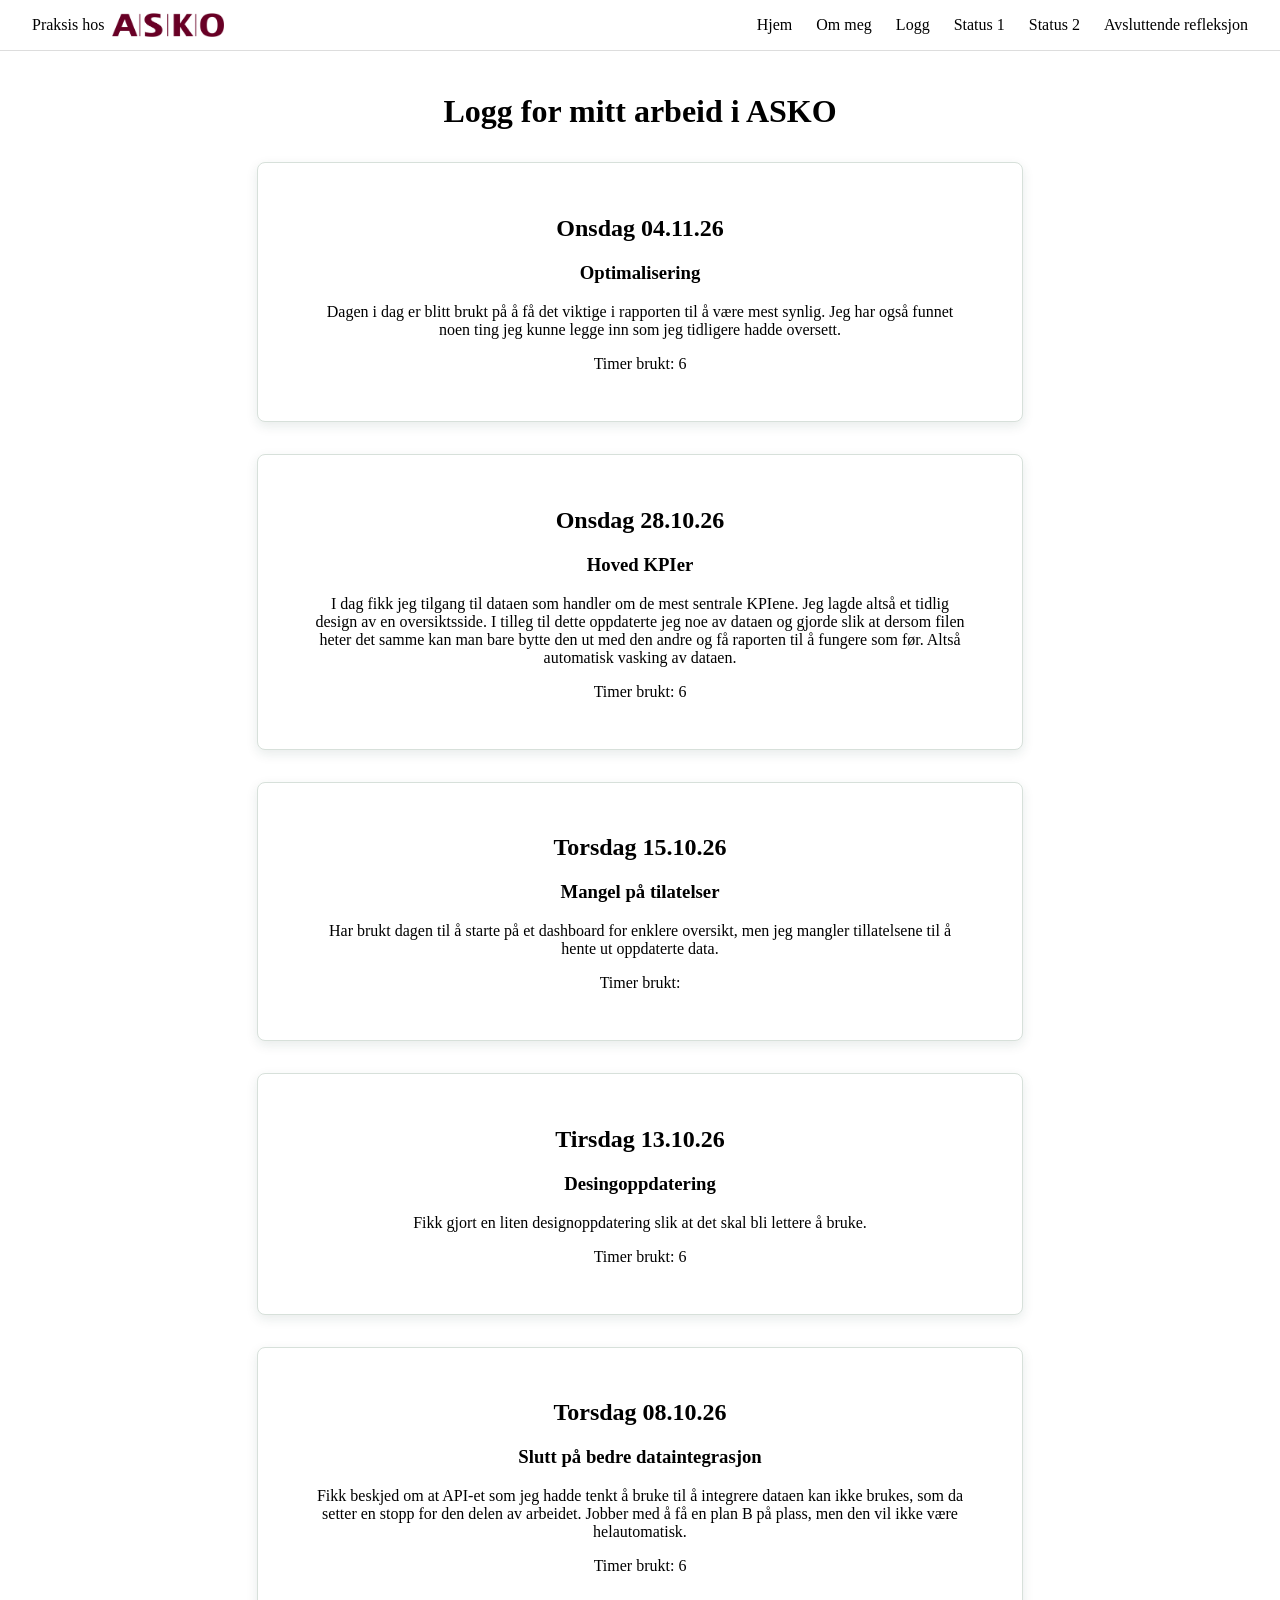
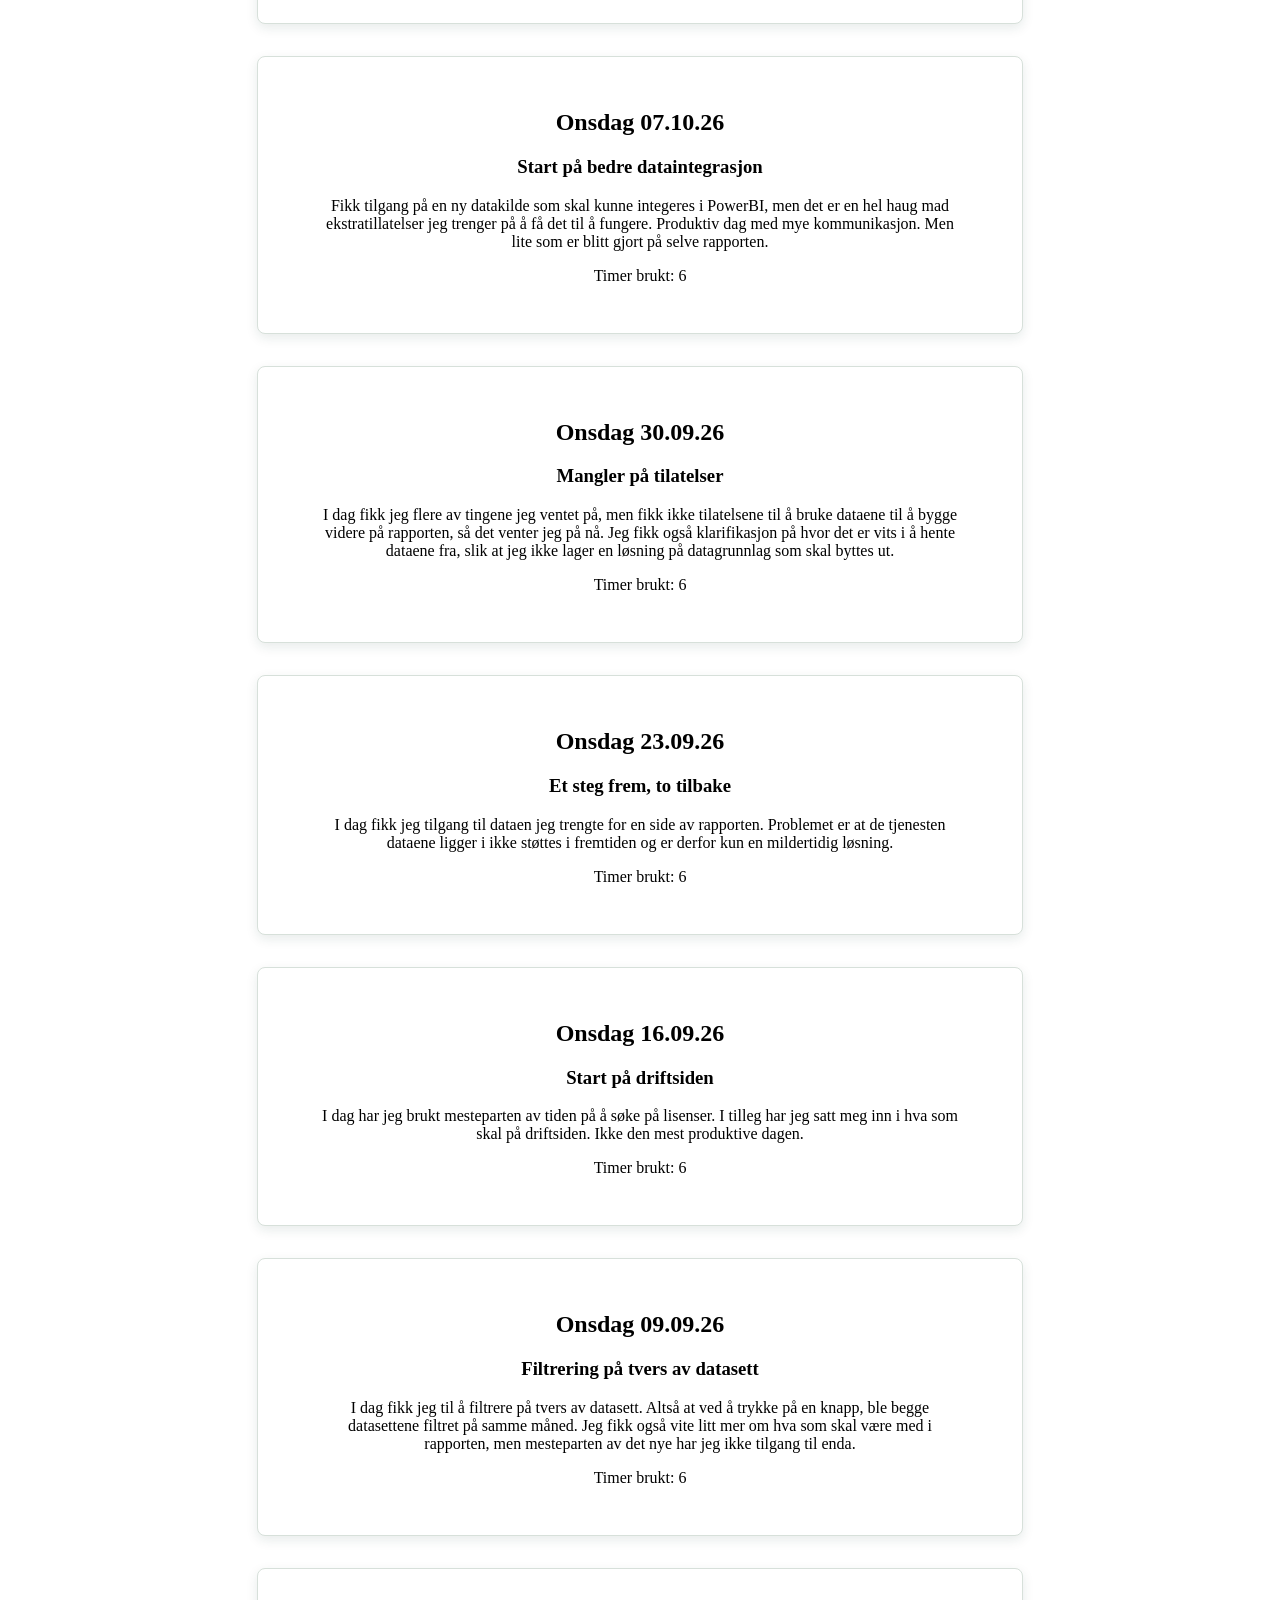
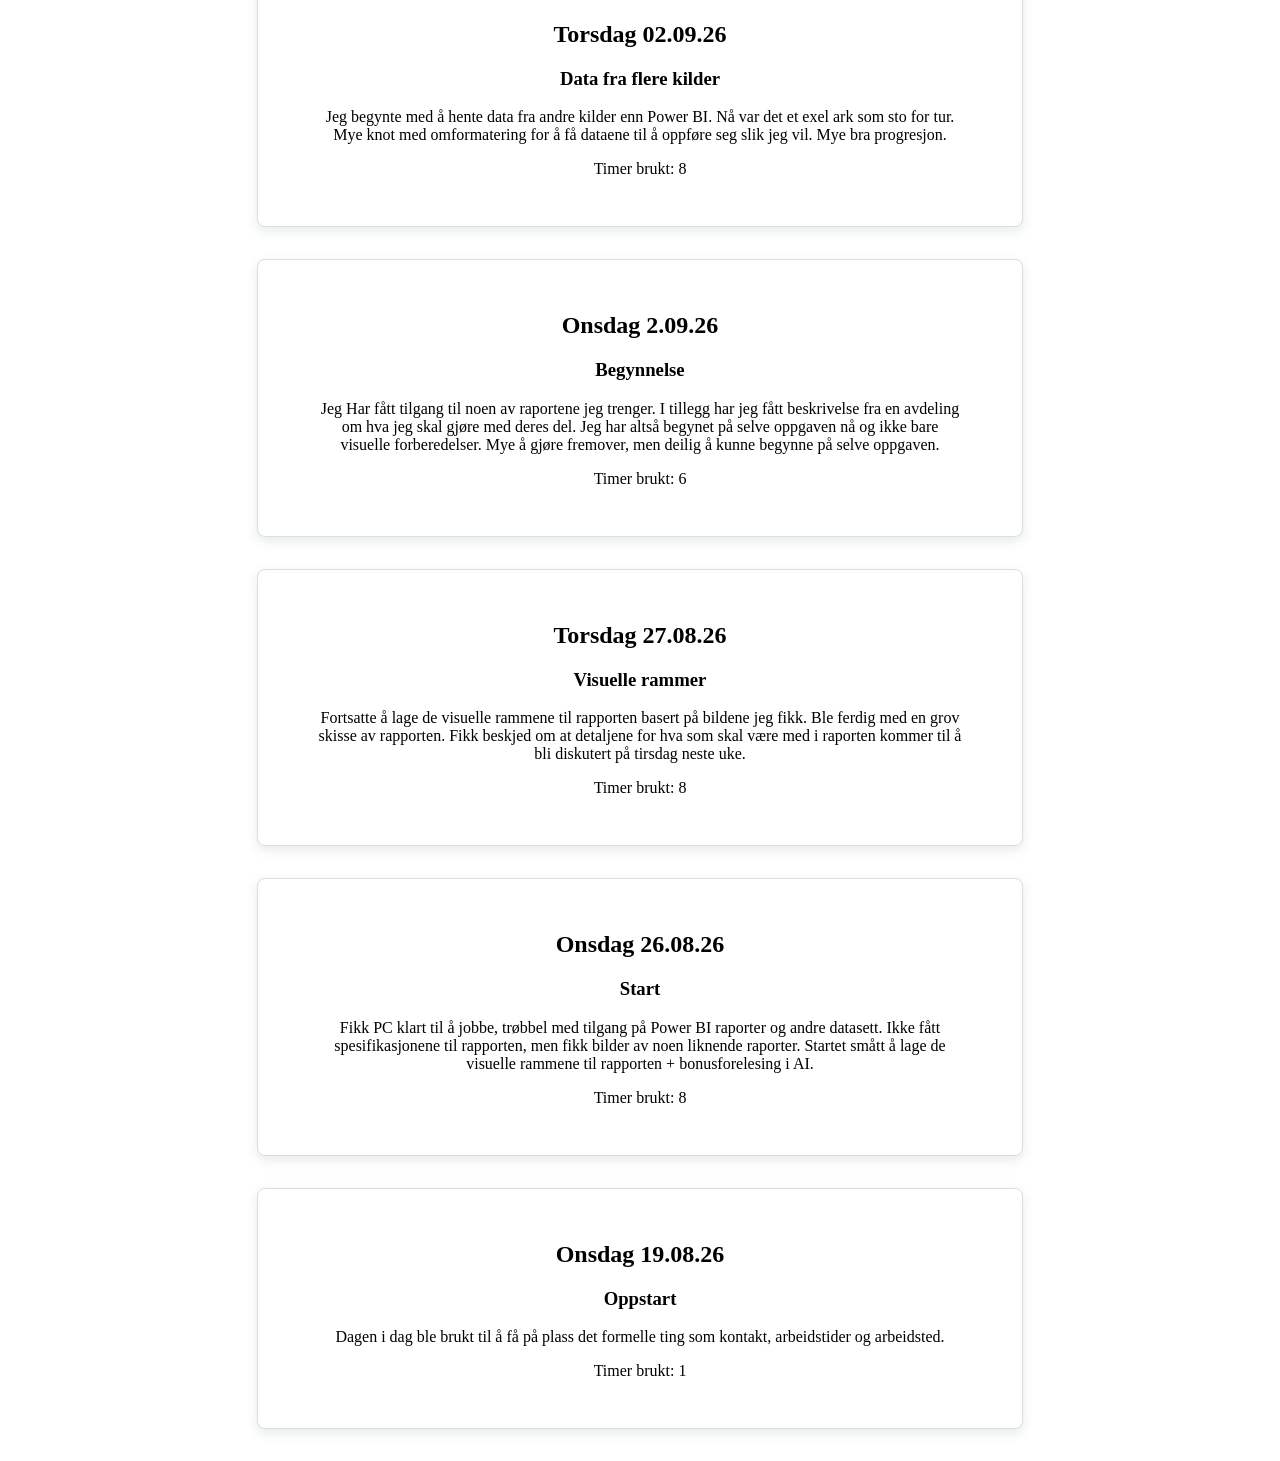
==== commit b63afb32: "Logg 04.11" ====
--- a/logg.html
+++ b/logg.html
@@ -29,6 +29,19 @@
         </article> 
         -->
         
+        
+        <article class="logg-entry">
+          <div class="logg-content">
+            <h2>Onsdag 04.11.26</h2>
+            <h3>Optimalisering</h3>
+            <p>
+             Dagen i dag er blitt brukt på å få det viktige i rapporten til å være mest synlig.
+             Jeg har også funnet noen ting jeg kunne legge inn som jeg tidligere hadde oversett.
+            </p>
+            <p>Timer brukt: 6</p>
+          </div>
+        </article> 
+       
 
         <article class="logg-entry">
           <div class="logg-content">
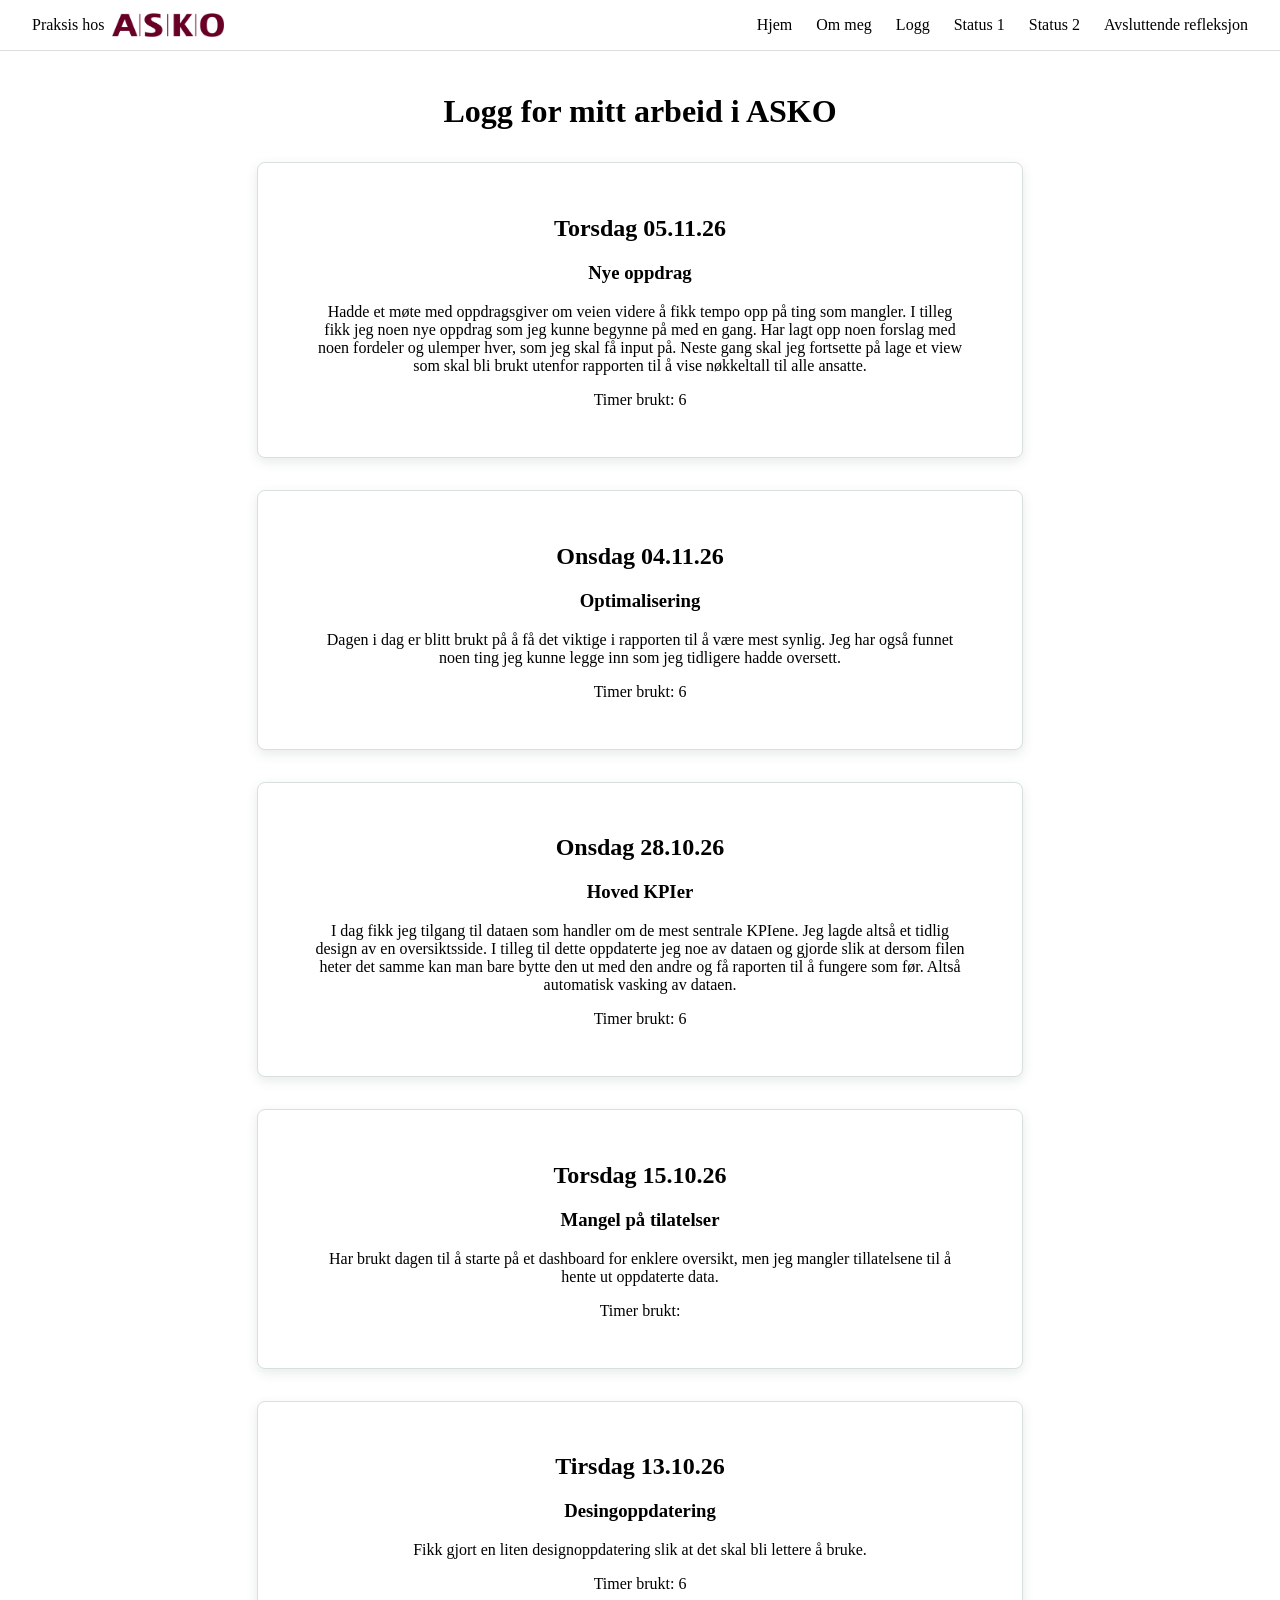
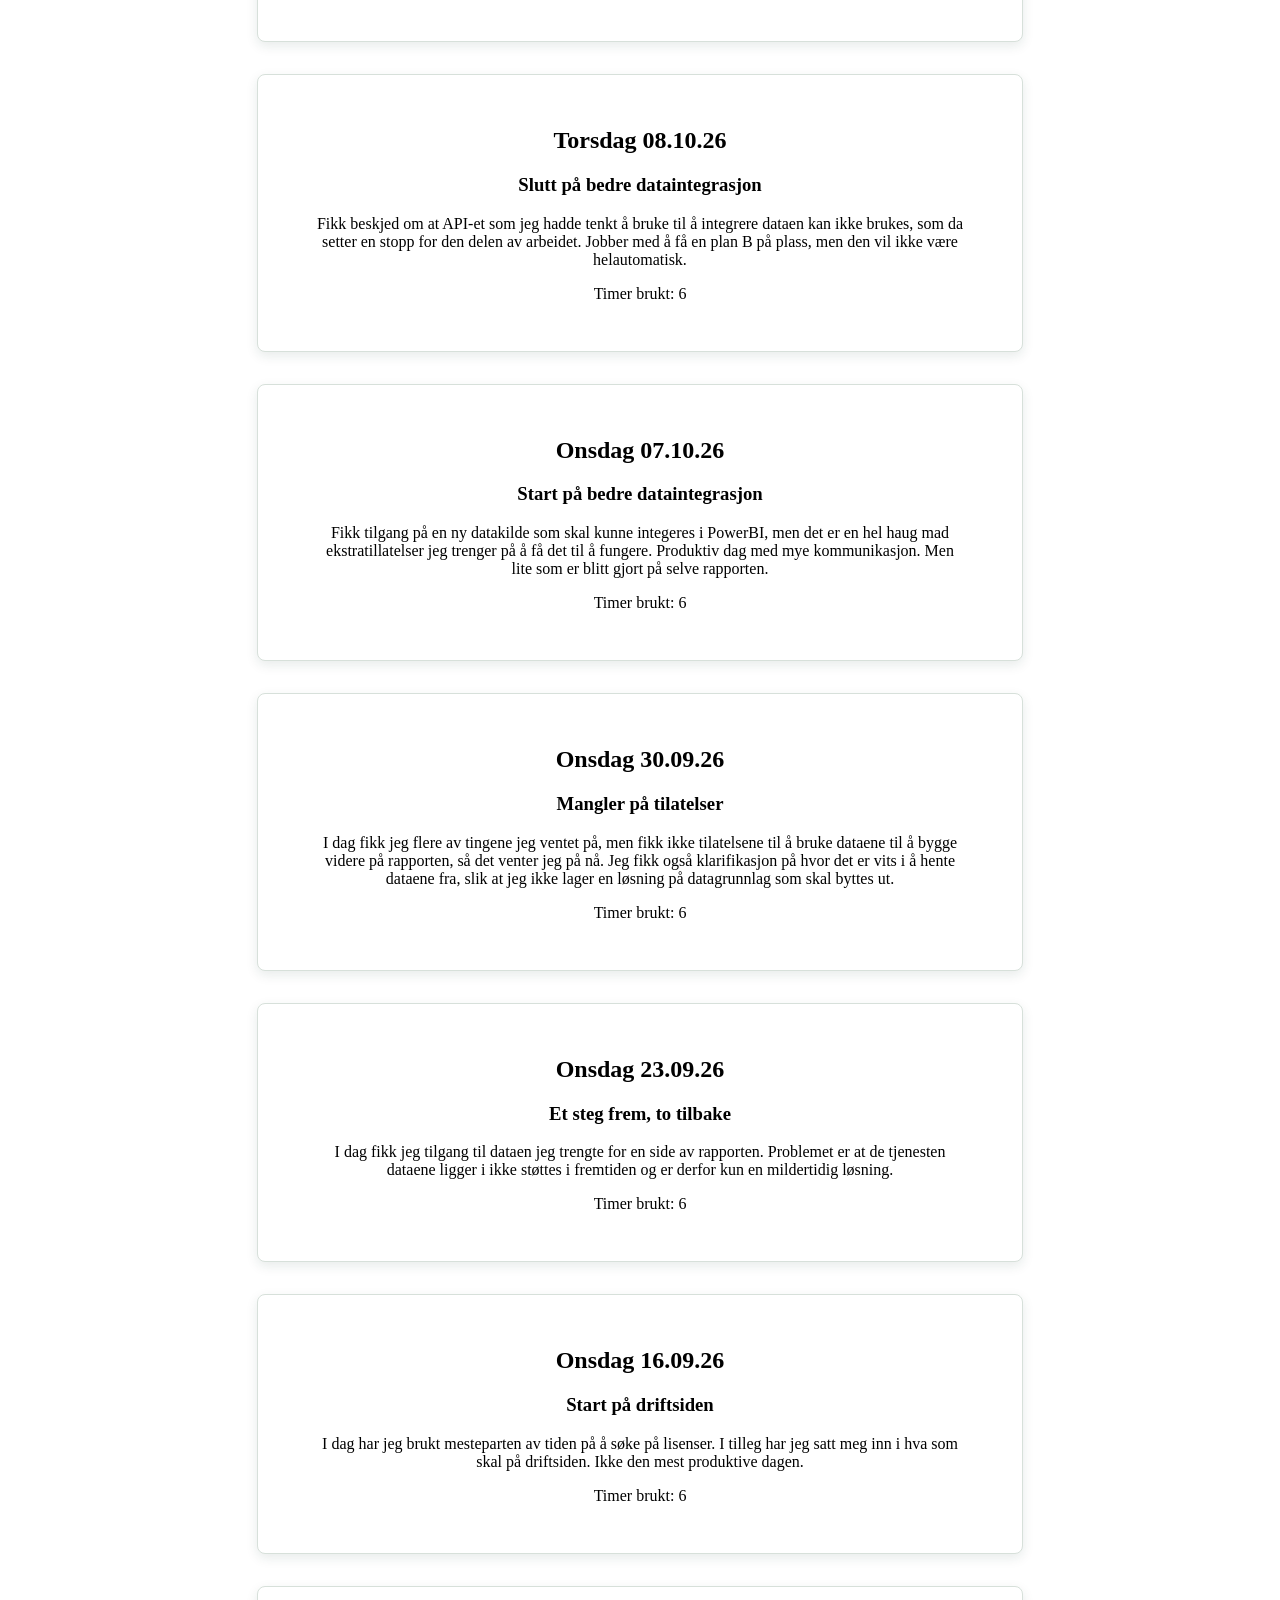
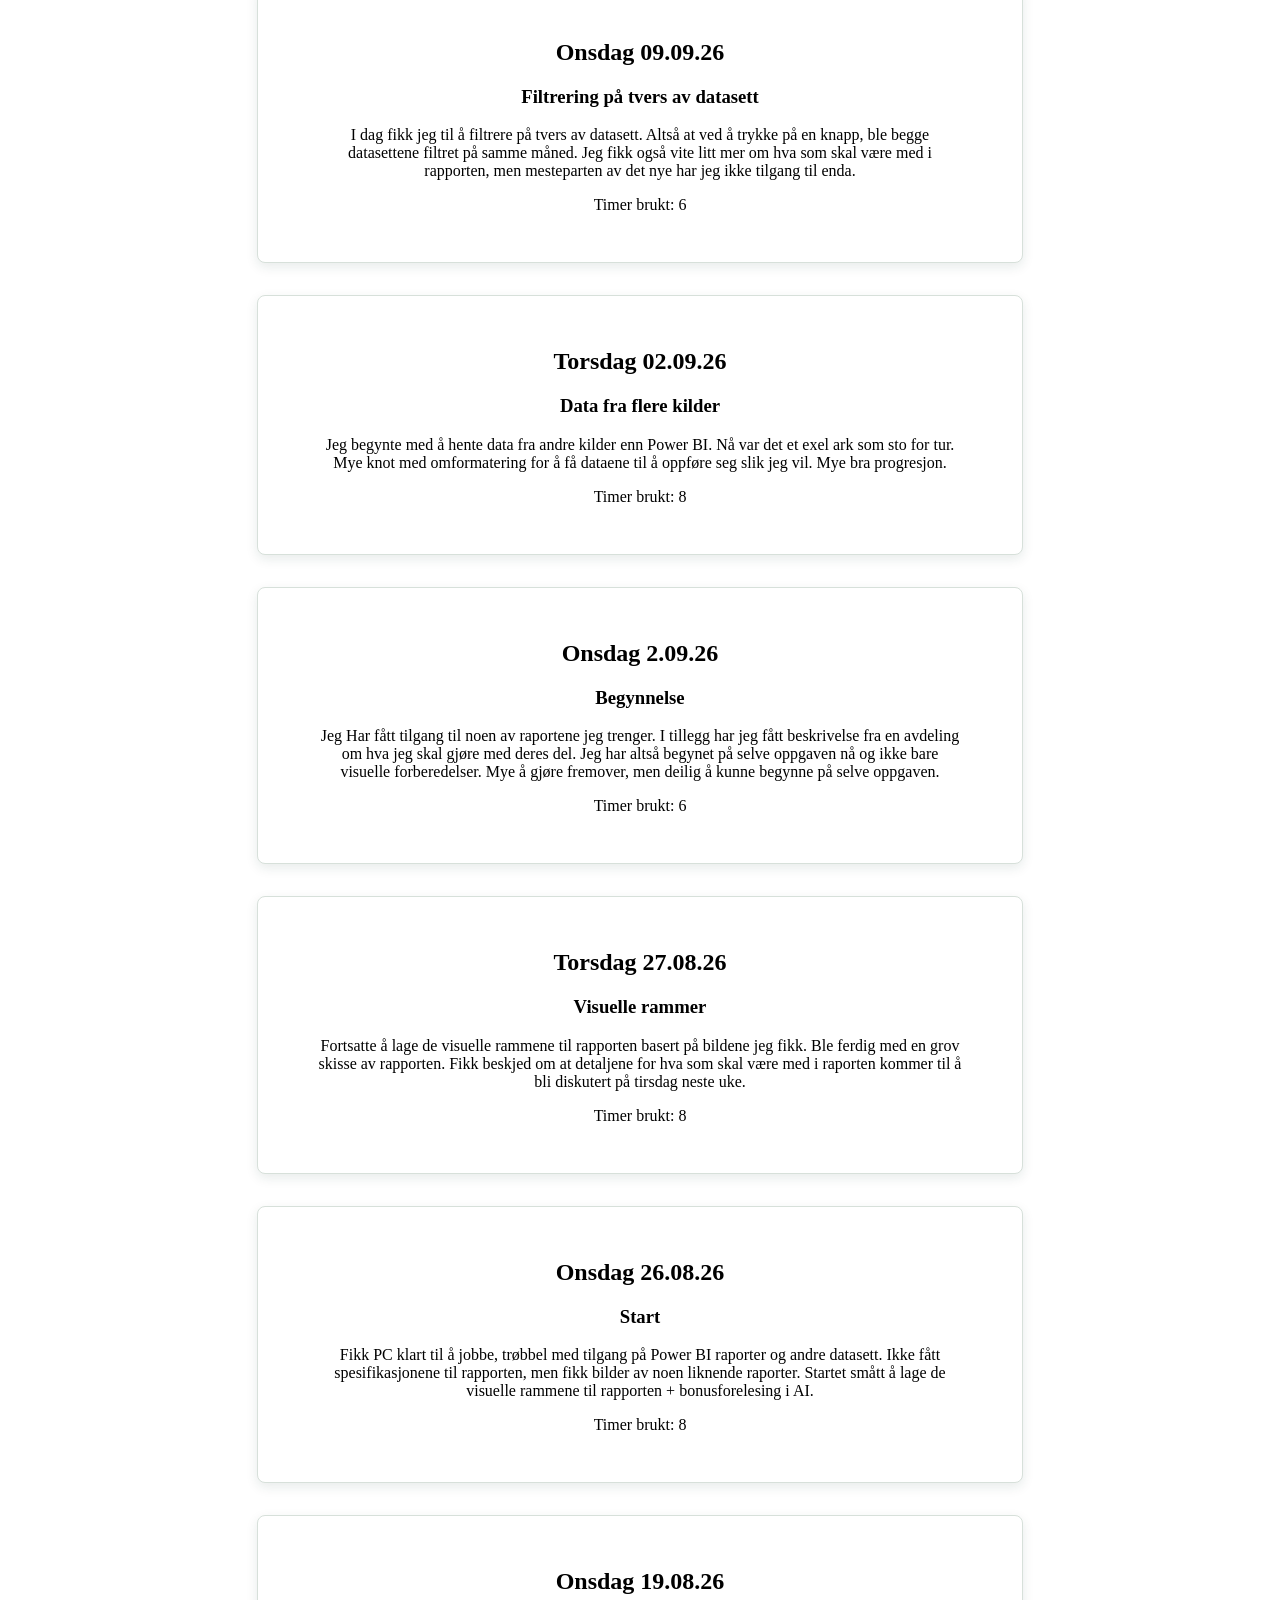
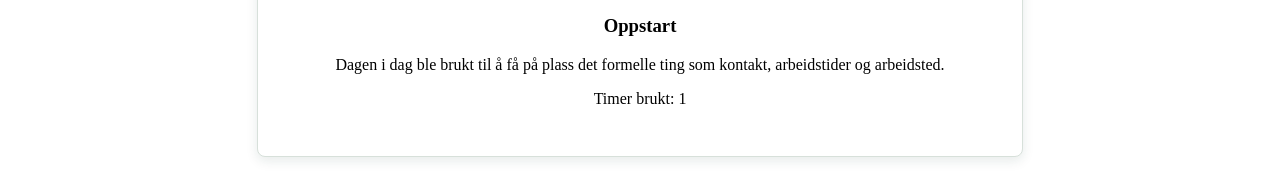
==== commit 5e6c2d9a: "Logg 05.11" ====
--- a/logg.html
+++ b/logg.html
@@ -32,6 +32,21 @@
         
         <article class="logg-entry">
           <div class="logg-content">
+            <h2>Torsdag 05.11.26</h2>
+            <h3>Nye oppdrag</h3>
+            <p>
+             Hadde et møte med oppdragsgiver om veien videre å fikk tempo opp på ting som mangler.
+             I tilleg fikk jeg noen nye oppdrag som jeg kunne begynne på med en gang.
+             Har lagt opp noen forslag med noen fordeler og ulemper hver, som jeg skal få input på.
+             Neste gang skal jeg fortsette på lage et view som skal bli brukt utenfor rapporten til å vise nøkkeltall til alle ansatte.
+            </p>
+            <p>Timer brukt: 6</p>
+          </div>
+        </article> 
+       
+        
+        <article class="logg-entry">
+          <div class="logg-content">
             <h2>Onsdag 04.11.26</h2>
             <h3>Optimalisering</h3>
             <p>
